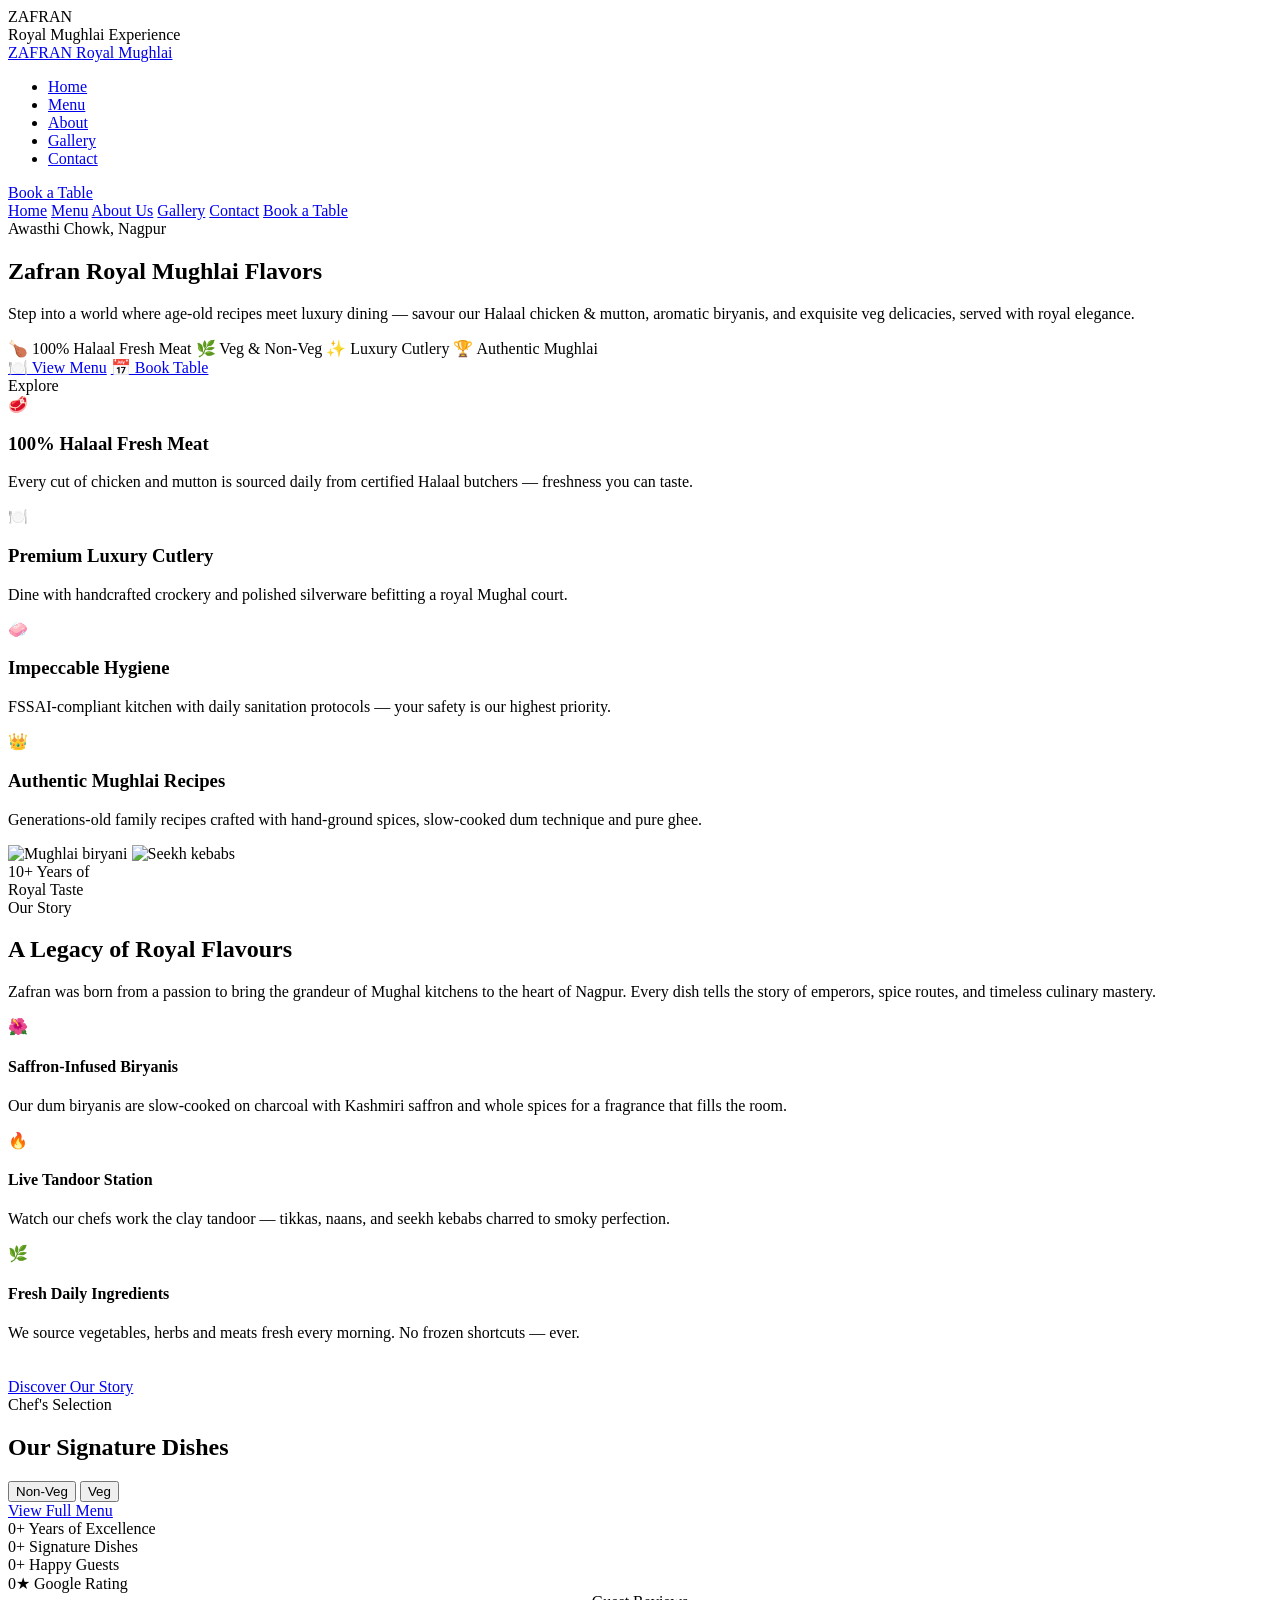
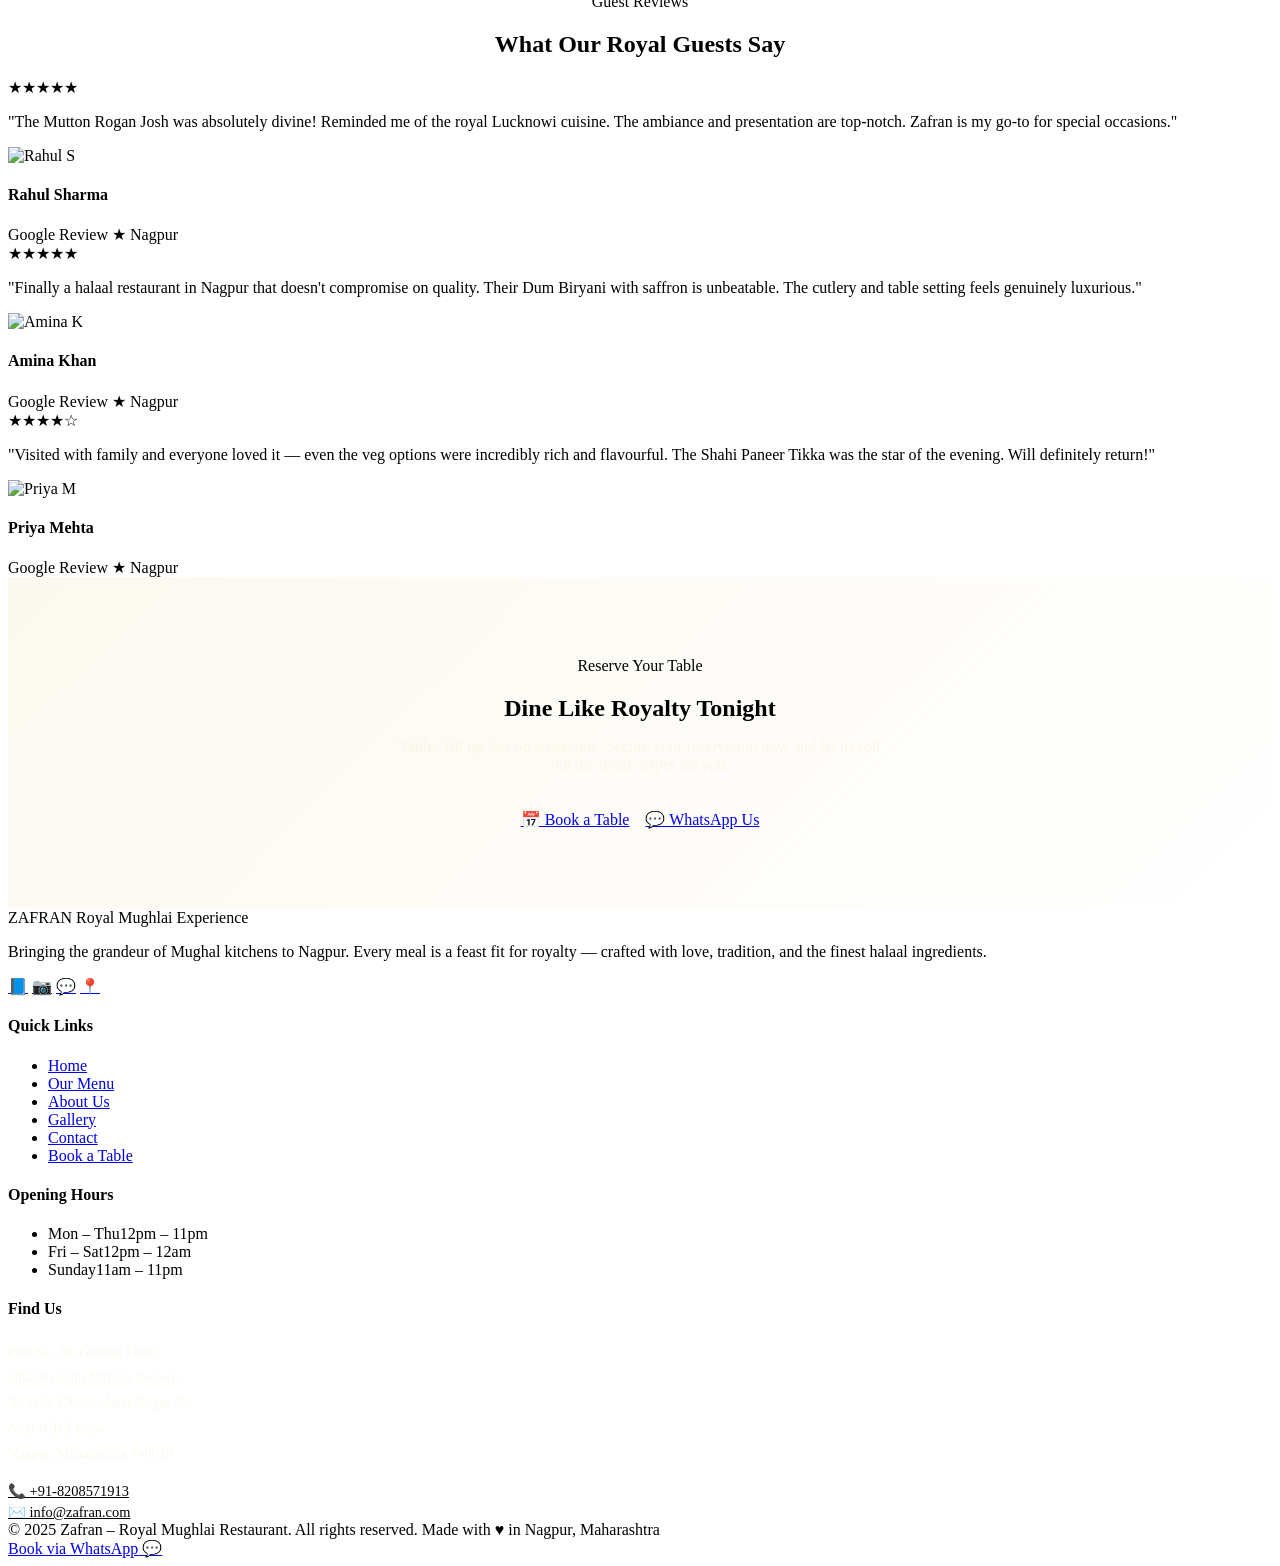
==== website/index.html @ e5772693 "Initial commit - restaurant website with CI/CD files" ====
<!DOCTYPE html>
<html lang="en">
<head>
  <meta charset="UTF-8">
  <meta name="viewport" content="width=device-width, initial-scale=1.0">
  <meta name="description" content="Zafran – Royal Mughlai Restaurant in Nagpur. 100% Halaal authentic Mughlai cuisine, fresh chicken & mutton, veg delicacies. Luxury dining experience at Awasthi Chowk, Jafar Nagar.">
  <meta name="keywords" content="Mughlai restaurant Nagpur, halaal restaurant Nagpur, biryani Nagpur, Zafran restaurant, Jafar Nagar restaurant">
  <meta property="og:title" content="Zafran – Royal Mughlai Restaurant, Nagpur">
  <meta property="og:description" content="Authentic Mughlai cuisine with 100% Halaal meat. Luxury dining in Nagpur.">
  <meta property="og:image" content="https://images.unsplash.com/photo-1631515243349-e0cb75fb8d3a?w=1200">
  <title>Zafran – Royal Mughlai Restaurant | Nagpur</title>
  <link rel="stylesheet" href="styles.css">
  <link rel="preconnect" href="https://fonts.googleapis.com">
  <style>
    /* page-specific tweaks */
    .dishes-panel { display: grid; grid-template-columns: repeat(3,1fr); gap: 28px; }
    .dishes-panel[data-panel="nonveg"] { display: none; }
    @media(max-width:768px) { .dishes-panel { grid-template-columns: 1fr; } }
  </style>
</head>
<body>

<!-- Loading Screen -->
<div id="loading-screen">
  <div class="loader-logo">ZAFRAN</div>
  <div class="loader-ornament"></div>
  <div class="loader-sub">Royal Mughlai Experience</div>
</div>

<!-- Navbar -->
<nav id="navbar">
  <div class="container nav-inner">
    <a href="index.html" class="nav-logo">
      <span class="logo-name">ZAFRAN</span>
      <span class="logo-tagline">Royal Mughlai</span>
    </a>
    <ul class="nav-links">
      <li><a href="index.html" class="active">Home</a></li>
      <li><a href="menu.html">Menu</a></li>
      <li><a href="about.html">About</a></li>
      <li><a href="gallery.html">Gallery</a></li>
      <li><a href="contact.html">Contact</a></li>
    </ul>
    <a href="contact.html#reservation" class="btn btn-primary nav-cta">Book a Table</a>
    <div class="hamburger" aria-label="Toggle menu">
      <span></span><span></span><span></span>
    </div>
  </div>
</nav>

<!-- Mobile Menu -->
<nav class="mobile-menu" aria-label="Mobile navigation">
  <a href="index.html">Home</a>
  <a href="menu.html">Menu</a>
  <a href="about.html">About Us</a>
  <a href="gallery.html">Gallery</a>
  <a href="contact.html">Contact</a>
  <a href="contact.html#reservation" class="btn btn-primary" style="margin-top:24px;">Book a Table</a>
</nav>
<div class="mobile-overlay"></div>

<!-- HERO -->
<section class="hero">
  <div class="hero-bg"></div>
  <div class="hero-overlay"></div>
  <div class="hero-pattern"></div>
  <div class="container">
    <div class="hero-content">
      <div class="hero-badge">
        <span class="dot"></span>
        Awasthi Chowk, Nagpur
        <span class="dot"></span>
      </div>
      <h1 class="hero-title">
        Zafran
        <span class="gold-text">Royal Mughlai Flavors</span>
      </h1>
      <p class="hero-subtitle">
        Step into a world where age-old recipes meet luxury dining — savour our Halaal chicken &amp; mutton, aromatic biryanis, and exquisite veg delicacies, served with royal elegance.
      </p>
      <div class="hero-tags">
        <span class="hero-tag">🍗 100% Halaal Fresh Meat</span>
        <span class="hero-tag">🌿 Veg &amp; Non-Veg</span>
        <span class="hero-tag">✨ Luxury Cutlery</span>
        <span class="hero-tag">🏆 Authentic Mughlai</span>
      </div>
      <div class="hero-btns">
        <a href="menu.html" class="btn btn-primary">🍽️ View Menu</a>
        <a href="contact.html#reservation" class="btn btn-outline">📅 Book Table</a>
      </div>
    </div>
  </div>
  <div class="hero-scroll">
    <span>Explore</span>
    <div class="scroll-line"></div>
  </div>
</section>

<!-- HIGHLIGHTS -->
<section class="highlights">
  <div class="container">
    <div class="highlights-grid stagger">
      <div class="highlight-card reveal">
        <div class="highlight-icon">🥩</div>
        <h3>100% Halaal Fresh Meat</h3>
        <p>Every cut of chicken and mutton is sourced daily from certified Halaal butchers — freshness you can taste.</p>
      </div>
      <div class="highlight-card reveal">
        <div class="highlight-icon">🍽️</div>
        <h3>Premium Luxury Cutlery</h3>
        <p>Dine with handcrafted crockery and polished silverware befitting a royal Mughal court.</p>
      </div>
      <div class="highlight-card reveal">
        <div class="highlight-icon">🧼</div>
        <h3>Impeccable Hygiene</h3>
        <p>FSSAI-compliant kitchen with daily sanitation protocols — your safety is our highest priority.</p>
      </div>
      <div class="highlight-card reveal">
        <div class="highlight-icon">👑</div>
        <h3>Authentic Mughlai Recipes</h3>
        <p>Generations-old family recipes crafted with hand-ground spices, slow-cooked dum technique and pure ghee.</p>
      </div>
    </div>
  </div>
</section>

<!-- SIGNATURE / STORY -->
<section class="signature section-pad">
  <div class="container">
    <div class="signature-grid">
      <div class="signature-images reveal-left">
        <img class="sig-img-main" src="https://images.unsplash.com/photo-1563379091339-03b21ab4a4f8?w=700&q=80" alt="Mughlai biryani" loading="lazy">
        <img class="sig-img-accent" src="https://images.unsplash.com/photo-1555939594-58d7cb561ad1?w=400&q=80" alt="Seekh kebabs" loading="lazy">
        <div class="sig-badge">
          <span class="years">10+</span>
          <span class="yrs-text">Years of<br>Royal Taste</span>
        </div>
      </div>
      <div class="signature-content reveal-right">
        <span class="section-label">Our Story</span>
        <h2 class="section-title">A Legacy of <span>Royal Flavours</span></h2>
        <div class="divider-ornament"><div class="diamond"></div></div>
        <p class="section-subtitle">
          Zafran was born from a passion to bring the grandeur of Mughal kitchens to the heart of Nagpur. Every dish tells the story of emperors, spice routes, and timeless culinary mastery.
        </p>
        <div class="sig-features">
          <div class="sig-feature">
            <div class="sig-feature-icon">🌺</div>
            <div class="sig-feature-text">
              <h4>Saffron-Infused Biryanis</h4>
              <p>Our dum biryanis are slow-cooked on charcoal with Kashmiri saffron and whole spices for a fragrance that fills the room.</p>
            </div>
          </div>
          <div class="sig-feature">
            <div class="sig-feature-icon">🔥</div>
            <div class="sig-feature-text">
              <h4>Live Tandoor Station</h4>
              <p>Watch our chefs work the clay tandoor — tikkas, naans, and seekh kebabs charred to smoky perfection.</p>
            </div>
          </div>
          <div class="sig-feature">
            <div class="sig-feature-icon">🌿</div>
            <div class="sig-feature-text">
              <h4>Fresh Daily Ingredients</h4>
              <p>We source vegetables, herbs and meats fresh every morning. No frozen shortcuts — ever.</p>
            </div>
          </div>
        </div>
        <div style="margin-top:36px;">
          <a href="about.html" class="btn btn-maroon">Discover Our Story</a>
        </div>
      </div>
    </div>
  </div>
</section>

<!-- FEATURED MENU -->
<section class="featured-menu">
  <div class="container">
    <span class="section-label">Chef's Selection</span>
    <h2 class="section-title" style="color:var(--cream)">Our <span>Signature Dishes</span></h2>

    <div class="menu-tabs" role="tablist">
      <button class="menu-tab active" data-tab="nonveg" role="tab">Non-Veg</button>
      <button class="menu-tab" data-tab="veg" role="tab">Veg</button>
    </div>

    <!-- Non-Veg Panel -->
    <div class="dishes-panel" data-panel="nonveg">
      <div class="dish-card reveal">
        <div class="dish-img">
          <img src="https://images.unsplash.com/photo-1599487488170-d11ec9c172f0?w=500&q=80" alt="Chicken Biryani" loading="lazy">
          <span class="dish-badge badge-bestseller">Best Seller</span>
        </div>
        <div class="dish-info">
          <h3>Zafran Dum Biryani</h3>
          <p>Slow-cooked saffron-infused rice layered with tender chicken, whole spices &amp; caramelised onions.</p>
          <div class="dish-footer">
            <span class="dish-price">₹380</span>
            <a href="menu.html" class="dish-order">Order Now →</a>
          </div>
        </div>
      </div>
      <div class="dish-card reveal">
        <div class="dish-img">
          <img src="https://images.unsplash.com/photo-1590166216564-10bcd8bfe3f5?w=500&q=80" alt="Chicken Tikka" loading="lazy">
          <span class="dish-badge badge-nonveg">Non-Veg</span>
        </div>
        <div class="dish-info">
          <h3>Royal Chicken Tikka</h3>
          <p>Juicy boneless chicken marinated overnight in yogurt &amp; 14 spices, charred in a live clay tandoor.</p>
          <div class="dish-footer">
            <span class="dish-price">₹420</span>
            <a href="menu.html" class="dish-order">Order Now →</a>
          </div>
        </div>
      </div>
      <div class="dish-card reveal">
        <div class="dish-img">
          <img src="https://images.unsplash.com/photo-1545247181-516773cae754?w=500&q=80" alt="Mutton Rogan Josh" loading="lazy">
          <span class="dish-badge badge-nonveg">Non-Veg</span>
        </div>
        <div class="dish-info">
          <h3>Mutton Rogan Josh</h3>
          <p>Slow-braised Kashmiri mutton curry with Ratanjot, cardamom &amp; fennel — a symphony of warmth.</p>
          <div class="dish-footer">
            <span class="dish-price">₹480</span>
            <a href="menu.html" class="dish-order">Order Now →</a>
          </div>
        </div>
      </div>
    </div>

    <!-- Veg Panel -->
    <div class="dishes-panel" data-panel="veg" style="display:none">
      <div class="dish-card reveal">
        <div class="dish-img">
          <img src="https://images.unsplash.com/photo-1565557623262-b51c2513a641?w=500&q=80" alt="Paneer Tikka" loading="lazy">
          <span class="dish-badge badge-bestseller">Best Seller</span>
        </div>
        <div class="dish-info">
          <h3>Shahi Paneer Tikka</h3>
          <p>Velvety cottage cheese cubes marinated in saffron cream &amp; spices, cooked to golden perfection.</p>
          <div class="dish-footer">
            <span class="dish-price">₹350</span>
            <a href="menu.html" class="dish-order">Order Now →</a>
          </div>
        </div>
      </div>
      <div class="dish-card reveal">
        <div class="dish-img">
          <img src="https://images.unsplash.com/photo-1546833999-b9f581a1996d?w=500&q=80" alt="Dal Makhani" loading="lazy">
          <span class="dish-badge badge-veg">Veg</span>
        </div>
        <div class="dish-info">
          <h3>Dal Makhani</h3>
          <p>Slow-simmered black lentils &amp; kidney beans in tomato cream gravy, finished with white butter.</p>
          <div class="dish-footer">
            <span class="dish-price">₹280</span>
            <a href="menu.html" class="dish-order">Order Now →</a>
          </div>
        </div>
      </div>
      <div class="dish-card reveal">
        <div class="dish-img">
          <img src="https://images.unsplash.com/photo-1589301760014-d929f3979dbc?w=500&q=80" alt="Veg Biryani" loading="lazy">
          <span class="dish-badge badge-veg">Veg</span>
        </div>
        <div class="dish-info">
          <h3>Royal Veg Dum Biryani</h3>
          <p>Fragrant basmati rice layered with seasonal vegetables, fried onions &amp; Kashmiri saffron.</p>
          <div class="dish-footer">
            <span class="dish-price">₹320</span>
            <a href="menu.html" class="dish-order">Order Now →</a>
          </div>
        </div>
      </div>
    </div>

    <div class="view-full-menu reveal">
      <a href="menu.html" class="btn btn-outline">View Full Menu</a>
    </div>
  </div>
</section>

<!-- STATS -->
<section class="stats">
  <div class="container">
    <div class="stats-grid">
      <div class="stat-item">
        <span class="stat-number" data-target="10" data-suffix="+">0+</span>
        <span class="stat-label">Years of Excellence</span>
      </div>
      <div class="stat-item">
        <span class="stat-number" data-target="80" data-suffix="+">0+</span>
        <span class="stat-label">Signature Dishes</span>
      </div>
      <div class="stat-item">
        <span class="stat-number" data-target="50000" data-suffix="+">0+</span>
        <span class="stat-label">Happy Guests</span>
      </div>
      <div class="stat-item">
        <span class="stat-number" data-target="4" data-suffix=".8★">0★</span>
        <span class="stat-label">Google Rating</span>
      </div>
    </div>
  </div>
</section>

<!-- TESTIMONIALS -->
<section class="testimonials section-pad">
  <div class="container">
    <div style="text-align:center;">
      <span class="section-label">Guest Reviews</span>
      <h2 class="section-title">What Our <span>Royal Guests</span> Say</h2>
    </div>
    <div class="testimonials-grid stagger">
      <div class="testimonial-card reveal">
        <div class="testimonial-stars">★★★★★</div>
        <p class="testimonial-text">"The Mutton Rogan Josh was absolutely divine! Reminded me of the royal Lucknowi cuisine. The ambiance and presentation are top-notch. Zafran is my go-to for special occasions."</p>
        <div class="testimonial-author">
          <img class="author-avatar" src="https://i.pravatar.cc/100?img=12" alt="Rahul S" loading="lazy">
          <div class="author-info">
            <h4>Rahul Sharma</h4>
            <span>Google Review ★ Nagpur</span>
          </div>
        </div>
      </div>
      <div class="testimonial-card reveal">
        <div class="testimonial-stars">★★★★★</div>
        <p class="testimonial-text">"Finally a halaal restaurant in Nagpur that doesn't compromise on quality. Their Dum Biryani with saffron is unbeatable. The cutlery and table setting feels genuinely luxurious."</p>
        <div class="testimonial-author">
          <img class="author-avatar" src="https://i.pravatar.cc/100?img=47" alt="Amina K" loading="lazy">
          <div class="author-info">
            <h4>Amina Khan</h4>
            <span>Google Review ★ Nagpur</span>
          </div>
        </div>
      </div>
      <div class="testimonial-card reveal">
        <div class="testimonial-stars">★★★★☆</div>
        <p class="testimonial-text">"Visited with family and everyone loved it — even the veg options were incredibly rich and flavourful. The Shahi Paneer Tikka was the star of the evening. Will definitely return!"</p>
        <div class="testimonial-author">
          <img class="author-avatar" src="https://i.pravatar.cc/100?img=31" alt="Priya M" loading="lazy">
          <div class="author-info">
            <h4>Priya Mehta</h4>
            <span>Google Review ★ Nagpur</span>
          </div>
        </div>
      </div>
    </div>
  </div>
</section>

<!-- CTA BANNER -->
<section style="background:var(--maroon-dark);padding:80px 0;position:relative;overflow:hidden;">
  <div style="position:absolute;inset:0;background:linear-gradient(135deg,rgba(212,175,55,.08),transparent);"></div>
  <div class="container" style="text-align:center;position:relative;">
    <span class="section-label">Reserve Your Table</span>
    <h2 class="section-title" style="color:var(--cream);margin-bottom:16px;">Dine Like <span>Royalty</span> Tonight</h2>
    <p style="color:rgba(245,245,220,.6);max-width:500px;margin:0 auto 36px;font-family:var(--ff-body);">Tables fill up fast on weekends. Secure your reservation now and let us roll out the royal carpet for you.</p>
    <div style="display:flex;gap:16px;justify-content:center;flex-wrap:wrap;">
      <a href="contact.html#reservation" class="btn btn-primary">📅 Book a Table</a>
      <a href="https://wa.me/918208571913?text=I'd like to reserve a table at Zafran" target="_blank" class="btn btn-outline">💬 WhatsApp Us</a>
    </div>
  </div>
</section>

<!-- FOOTER -->
<footer>
  <div class="container">
    <div class="footer-grid">
      <div class="footer-brand">
        <span class="logo-name">ZAFRAN</span>
        <span class="logo-tagline">Royal Mughlai Experience</span>
        <p>Bringing the grandeur of Mughal kitchens to Nagpur. Every meal is a feast fit for royalty — crafted with love, tradition, and the finest halaal ingredients.</p>
        <div class="social-links">
          <a href="#" class="social-link" aria-label="Facebook">📘</a>
          <a href="#" class="social-link" aria-label="Instagram">📷</a>
          <a href="https://wa.me/918208571913" class="social-link" aria-label="WhatsApp">💬</a>
          <a href="#" class="social-link" aria-label="Google Maps">📍</a>
        </div>
      </div>
      <div>
        <h4 class="footer-heading">Quick Links</h4>
        <ul class="footer-links">
          <li><a href="index.html">Home</a></li>
          <li><a href="menu.html">Our Menu</a></li>
          <li><a href="about.html">About Us</a></li>
          <li><a href="gallery.html">Gallery</a></li>
          <li><a href="contact.html">Contact</a></li>
          <li><a href="contact.html#reservation">Book a Table</a></li>
        </ul>
      </div>
      <div>
        <h4 class="footer-heading">Opening Hours</h4>
        <ul class="footer-hours">
          <li><span class="day">Mon – Thu</span><span class="time">12pm – 11pm</span></li>
          <li><span class="day">Fri – Sat</span><span class="time">12pm – 12am</span></li>
          <li><span class="day">Sunday</span><span class="time">11am – 11pm</span></li>
        </ul>
      </div>
      <div>
        <h4 class="footer-heading">Find Us</h4>
        <p style="font-size:.88rem;line-height:1.8;color:rgba(245,245,220,.5);margin-bottom:16px;">
          Plot No. 30, Ground Floor,<br>
          Utkarsh Gruh Nirman Society,<br>
          Awasthi Chowk, Jafar Nagar Rd,<br>
          Near ICICI Bank,<br>
          Nagpur, Maharashtra 440013
        </p>
        <a href="tel:+918208571913" style="color:var(--gold-light);font-size:.9rem;">📞 +91-8208571913</a><br>
        <a href="mailto:info@zafran.com" style="color:var(--gold-light);font-size:.9rem;margin-top:4px;display:block;">✉️ info@zafran.com</a>
      </div>
    </div>
    <div class="footer-bottom">
      <span>© 2025 Zafran – Royal Mughlai Restaurant. All rights reserved.</span>
      <span>Made with ♥ in Nagpur, Maharashtra</span>
    </div>
  </div>
</footer>

<!-- WhatsApp Float -->
<a href="https://wa.me/918208571913?text=Hello%20Zafran!%20I'd%20like%20to%20make%20a%20reservation." target="_blank" class="whatsapp-float" aria-label="WhatsApp">
  <span class="tooltip">Book via WhatsApp</span>
  💬
</a>

<script type="module" src="script.js"></script>
</body>
</html>
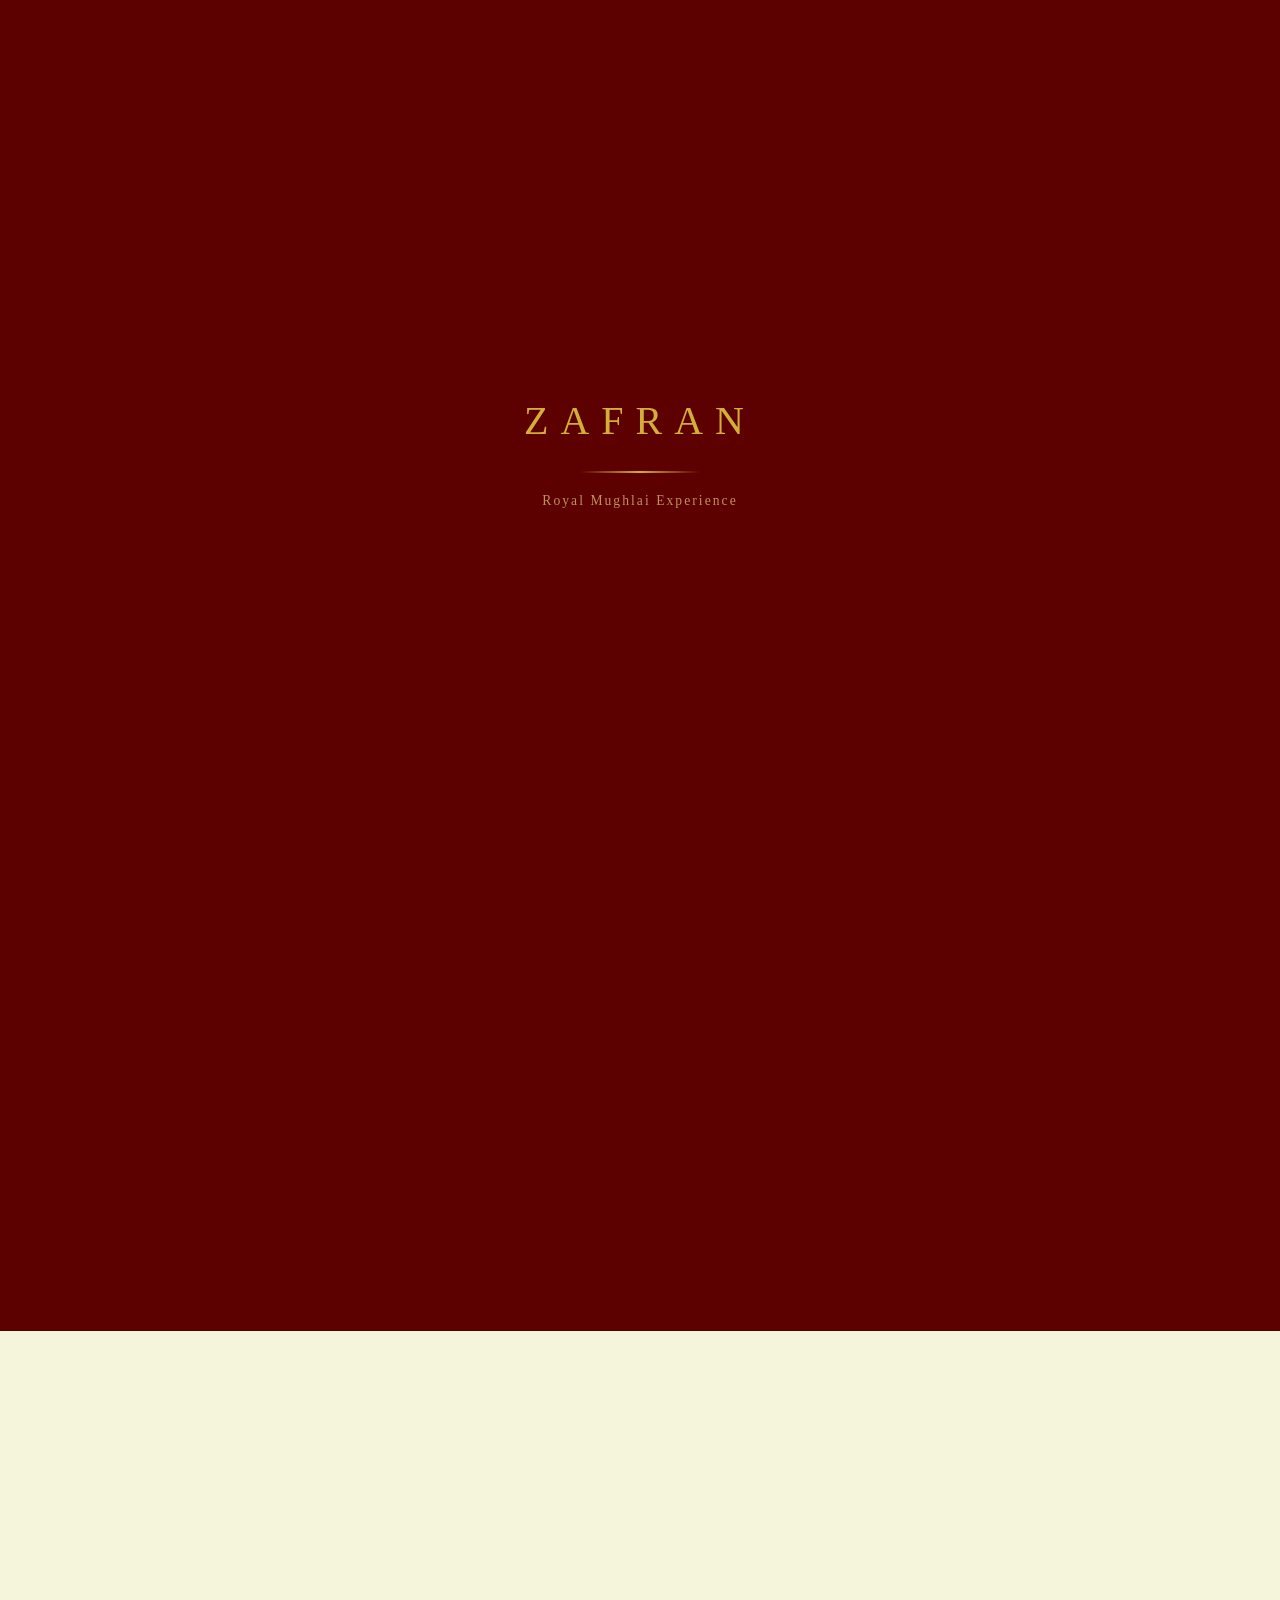
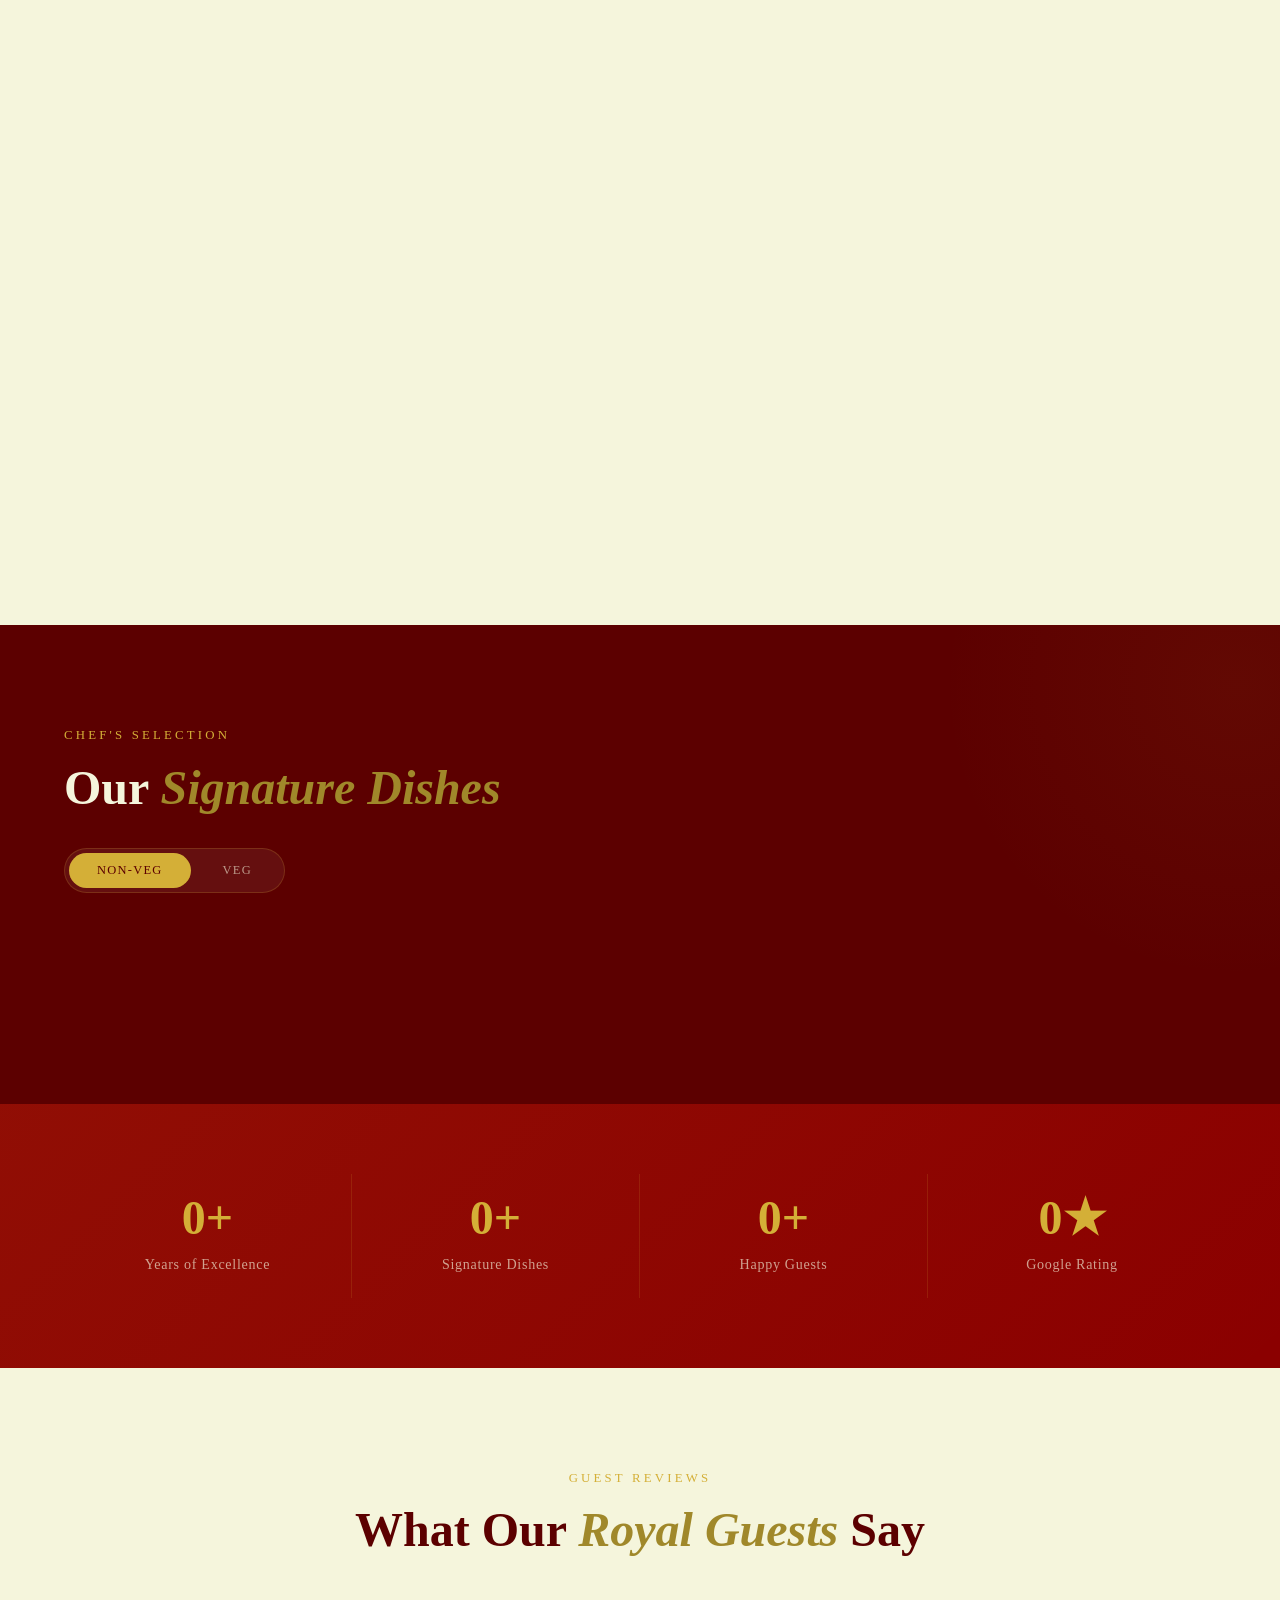
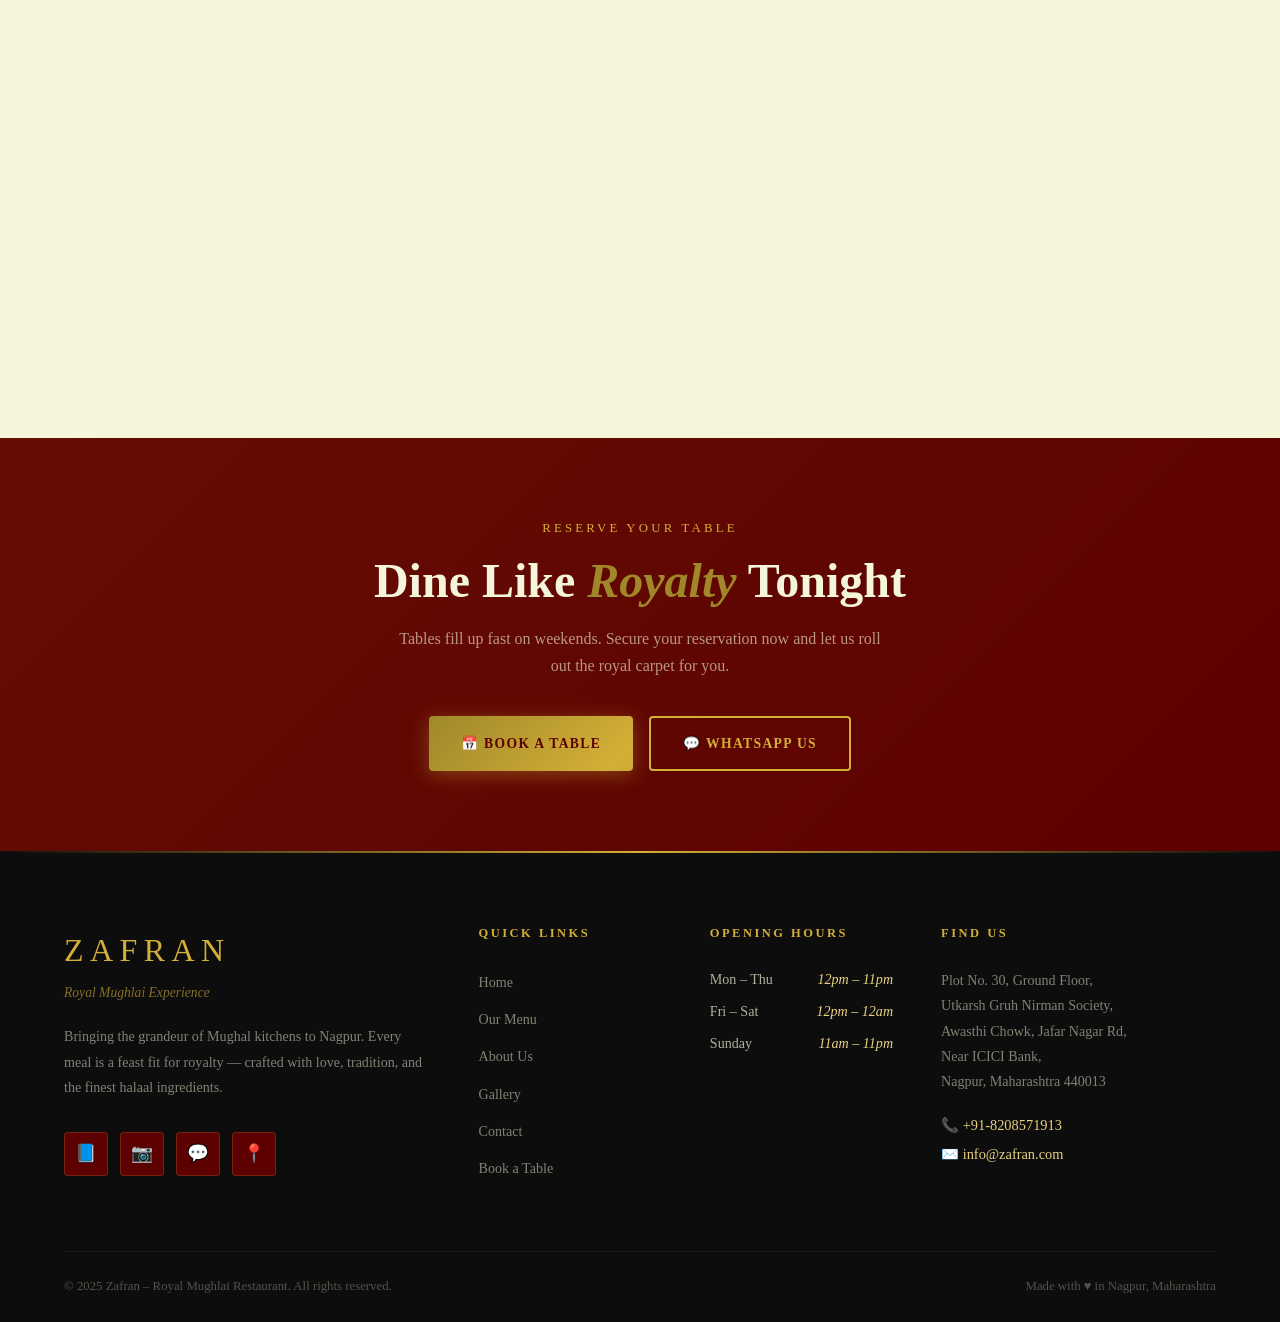
==== commit 6a56764d: "Updated website content" ====
--- a/website/index.html
+++ b/website/index.html
@@ -9,7 +9,7 @@
   <meta property="og:description" content="Authentic Mughlai cuisine with 100% Halaal meat. Luxury dining in Nagpur.">
   <meta property="og:image" content="https://images.unsplash.com/photo-1631515243349-e0cb75fb8d3a?w=1200">
   <title>Zafran – Royal Mughlai Restaurant | Nagpur</title>
-  <link rel="stylesheet" href="styles.css">
+  <link rel="stylesheet" href="css/styles.css">
   <link rel="preconnect" href="https://fonts.googleapis.com">
   <style>
     /* page-specific tweaks */
--- a/website/css/styles.css
+++ b/website/css/styles.css
@@ -0,0 +1,1718 @@
+/* ===================================
+   ZAFRAN - Royal Mughlai Restaurant
+   styles.css
+=================================== */
+
+@import url('https://fonts.googleapis.com/css2?family=Playfair+Display:ital,wght@0,400;0,600;0,700;0,900;1,400;1,600&family=Lora:ital,wght@0,400;0,500;0,600;1,400;1,500&family=Cinzel:wght@400;600;700&display=swap');
+
+/* ---- CSS Variables ---- */
+:root {
+  --maroon:       #8B0000;
+  --maroon-dark:  #5C0000;
+  --maroon-light: #B22222;
+  --gold:         #D4AF37;
+  --gold-light:   #E8D080;
+  --gold-dark:    #A0882A;
+  --cream:        #F5F5DC;
+  --cream-dark:   #EDE8C8;
+  --green:        #1A3A2A;
+  --green-light:  #2D5A3F;
+  --white:        #FFFFFF;
+  --black:        #0D0D0D;
+  --text-dark:    #1A1208;
+  --text-mid:     #4A3728;
+  --text-light:   #8A7060;
+
+  --ff-heading: 'Playfair Display', Georgia, serif;
+  --ff-cinzel:  'Cinzel', serif;
+  --ff-body:    'Lora', Georgia, serif;
+
+  --shadow-sm:  0 2px 8px rgba(139,0,0,.12);
+  --shadow-md:  0 6px 24px rgba(139,0,0,.18);
+  --shadow-lg:  0 16px 48px rgba(139,0,0,.24);
+  --shadow-gold: 0 4px 20px rgba(212,175,55,.35);
+
+  --transition: .35s cubic-bezier(.4,0,.2,1);
+  --radius:     4px;
+  --radius-lg:  12px;
+}
+
+/* ---- Reset & Base ---- */
+*, *::before, *::after { box-sizing: border-box; margin: 0; padding: 0; }
+
+html { scroll-behavior: smooth; font-size: 16px; }
+
+body {
+  font-family: var(--ff-body);
+  color: var(--text-dark);
+  background: var(--cream);
+  line-height: 1.7;
+  overflow-x: hidden;
+}
+
+img { max-width: 100%; display: block; }
+a  { text-decoration: none; color: inherit; }
+ul { list-style: none; }
+
+/* ---- Scrollbar ---- */
+::-webkit-scrollbar { width: 8px; }
+::-webkit-scrollbar-track { background: var(--maroon-dark); }
+::-webkit-scrollbar-thumb { background: var(--gold); border-radius: 4px; }
+
+/* =============================================
+   UTILITY CLASSES
+============================================= */
+.container { max-width: 1200px; margin: 0 auto; padding: 0 24px; }
+.section-pad { padding: 96px 0; }
+
+.section-label {
+  font-family: var(--ff-cinzel);
+  font-size: .8rem;
+  letter-spacing: .25em;
+  text-transform: uppercase;
+  color: var(--gold);
+  display: block;
+  margin-bottom: 12px;
+}
+
+.section-title {
+  font-family: var(--ff-heading);
+  font-size: clamp(2rem, 4vw, 3rem);
+  font-weight: 700;
+  line-height: 1.2;
+  color: var(--maroon-dark);
+}
+
+.section-title span { color: var(--gold-dark); font-style: italic; }
+
+.section-subtitle {
+  font-family: var(--ff-body);
+  font-size: 1.05rem;
+  color: var(--text-mid);
+  margin-top: 12px;
+  max-width: 560px;
+}
+
+.divider-ornament {
+  display: flex;
+  align-items: center;
+  gap: 16px;
+  margin: 20px 0 40px;
+}
+.divider-ornament::before,
+.divider-ornament::after {
+  content: '';
+  flex: 1;
+  height: 1px;
+  background: linear-gradient(90deg, transparent, var(--gold), transparent);
+}
+.divider-ornament .diamond {
+  width: 10px; height: 10px;
+  background: var(--gold);
+  transform: rotate(45deg);
+  flex-shrink: 0;
+}
+
+/* ---- Buttons ---- */
+.btn {
+  display: inline-flex;
+  align-items: center;
+  gap: 8px;
+  padding: 14px 32px;
+  border-radius: var(--radius);
+  font-family: var(--ff-cinzel);
+  font-size: .85rem;
+  font-weight: 600;
+  letter-spacing: .1em;
+  cursor: pointer;
+  border: none;
+  transition: var(--transition);
+  text-transform: uppercase;
+  position: relative;
+  overflow: hidden;
+}
+.btn::after {
+  content: '';
+  position: absolute;
+  inset: 0;
+  background: rgba(255,255,255,.1);
+  opacity: 0;
+  transition: var(--transition);
+}
+.btn:hover::after { opacity: 1; }
+
+.btn-primary {
+  background: linear-gradient(135deg, var(--gold-dark), var(--gold), var(--gold-dark));
+  color: var(--maroon-dark);
+  box-shadow: var(--shadow-gold);
+  background-size: 200% auto;
+  transition: background-position .4s, transform .2s, box-shadow .2s;
+}
+.btn-primary:hover {
+  background-position: right center;
+  transform: translateY(-2px);
+  box-shadow: 0 8px 30px rgba(212,175,55,.5);
+}
+
+.btn-outline {
+  background: transparent;
+  border: 2px solid var(--gold);
+  color: var(--gold);
+}
+.btn-outline:hover {
+  background: var(--gold);
+  color: var(--maroon-dark);
+  transform: translateY(-2px);
+}
+
+.btn-maroon {
+  background: var(--maroon);
+  color: var(--gold);
+  border: 1px solid var(--gold-dark);
+}
+.btn-maroon:hover {
+  background: var(--maroon-dark);
+  transform: translateY(-2px);
+  box-shadow: var(--shadow-md);
+}
+
+/* =============================================
+   LOADING SCREEN
+============================================= */
+#loading-screen {
+  position: fixed; inset: 0;
+  background: var(--maroon-dark);
+  z-index: 9999;
+  display: flex;
+  flex-direction: column;
+  align-items: center;
+  justify-content: center;
+  transition: opacity .6s ease, visibility .6s ease;
+}
+#loading-screen.hidden { opacity: 0; visibility: hidden; }
+
+.loader-logo {
+  font-family: var(--ff-cinzel);
+  font-size: 2.5rem;
+  color: var(--gold);
+  letter-spacing: .3em;
+  animation: pulseGold 1.5s ease-in-out infinite;
+}
+.loader-ornament {
+  width: 120px; height: 2px;
+  background: linear-gradient(90deg, transparent, var(--gold), transparent);
+  margin: 16px 0;
+  animation: expandWidth 1.5s ease-in-out infinite;
+}
+.loader-sub {
+  font-family: var(--ff-body);
+  color: var(--gold-light);
+  font-size: .85rem;
+  letter-spacing: .15em;
+  opacity: .7;
+}
+
+@keyframes pulseGold {
+  0%,100% { opacity: 1; text-shadow: 0 0 20px rgba(212,175,55,.4); }
+  50% { opacity: .7; text-shadow: 0 0 40px rgba(212,175,55,.8); }
+}
+@keyframes expandWidth {
+  0%,100% { width: 60px; opacity: .5; }
+  50% { width: 150px; opacity: 1; }
+}
+
+/* =============================================
+   NAVIGATION
+============================================= */
+#navbar {
+  position: fixed;
+  top: 0; left: 0; right: 0;
+  z-index: 1000;
+  padding: 20px 0;
+  transition: var(--transition);
+}
+#navbar.scrolled {
+  background: rgba(92,0,0,.96);
+  backdrop-filter: blur(12px);
+  padding: 12px 0;
+  box-shadow: 0 4px 30px rgba(0,0,0,.3);
+}
+
+.nav-inner {
+  display: flex;
+  align-items: center;
+  justify-content: space-between;
+}
+
+.nav-logo {
+  display: flex;
+  flex-direction: column;
+  line-height: 1;
+}
+.nav-logo .logo-name {
+  font-family: var(--ff-cinzel);
+  font-size: 1.8rem;
+  font-weight: 700;
+  color: var(--gold);
+  letter-spacing: .15em;
+}
+.nav-logo .logo-tagline {
+  font-family: var(--ff-body);
+  font-size: .65rem;
+  color: var(--gold-light);
+  letter-spacing: .25em;
+  text-transform: uppercase;
+  opacity: .8;
+}
+
+.nav-links {
+  display: flex;
+  align-items: center;
+  gap: 36px;
+}
+.nav-links a {
+  font-family: var(--ff-cinzel);
+  font-size: .8rem;
+  letter-spacing: .12em;
+  text-transform: uppercase;
+  color: var(--cream);
+  transition: color var(--transition);
+  position: relative;
+  padding-bottom: 4px;
+}
+.nav-links a::after {
+  content: '';
+  position: absolute;
+  bottom: 0; left: 0;
+  width: 0; height: 1px;
+  background: var(--gold);
+  transition: width var(--transition);
+}
+.nav-links a:hover, .nav-links a.active { color: var(--gold); }
+.nav-links a:hover::after, .nav-links a.active::after { width: 100%; }
+
+.nav-cta { margin-left: 16px; }
+
+.hamburger {
+  display: none;
+  flex-direction: column;
+  gap: 5px;
+  cursor: pointer;
+  padding: 4px;
+}
+.hamburger span {
+  display: block;
+  width: 26px; height: 2px;
+  background: var(--gold);
+  transition: var(--transition);
+}
+.hamburger.open span:nth-child(1) { transform: translateY(7px) rotate(45deg); }
+.hamburger.open span:nth-child(2) { opacity: 0; }
+.hamburger.open span:nth-child(3) { transform: translateY(-7px) rotate(-45deg); }
+
+.mobile-menu {
+  display: none;
+  position: fixed;
+  top: 0; right: -100%;
+  width: min(320px, 85vw);
+  height: 100vh;
+  background: var(--maroon-dark);
+  z-index: 999;
+  padding: 100px 40px 40px;
+  transition: right .4s cubic-bezier(.4,0,.2,1);
+  border-left: 1px solid rgba(212,175,55,.2);
+}
+.mobile-menu.open { right: 0; }
+.mobile-menu a {
+  display: block;
+  font-family: var(--ff-cinzel);
+  font-size: 1rem;
+  letter-spacing: .15em;
+  color: var(--cream);
+  padding: 16px 0;
+  border-bottom: 1px solid rgba(212,175,55,.1);
+  transition: color var(--transition);
+}
+.mobile-menu a:hover { color: var(--gold); }
+.mobile-overlay {
+  display: none;
+  position: fixed; inset: 0;
+  background: rgba(0,0,0,.6);
+  z-index: 998;
+}
+
+/* =============================================
+   HERO SECTION
+============================================= */
+.hero {
+  position: relative;
+  min-height: 100vh;
+  display: flex;
+  align-items: center;
+  overflow: hidden;
+}
+
+.hero-bg {
+  position: absolute; inset: 0;
+  background-image: url('https://images.unsplash.com/photo-1631515243349-e0cb75fb8d3a?w=1920&q=80');
+  background-size: cover;
+  background-position: center;
+  background-attachment: fixed;
+  transform: scale(1.05);
+  transition: transform 8s ease-out;
+}
+.hero-bg.loaded { transform: scale(1); }
+
+.hero-overlay {
+  position: absolute; inset: 0;
+  background: linear-gradient(
+    135deg,
+    rgba(92,0,0,.88) 0%,
+    rgba(92,0,0,.65) 40%,
+    rgba(26,58,42,.5) 100%
+  );
+}
+
+.hero-pattern {
+  position: absolute; inset: 0;
+  background-image: url("data:image/svg+xml,%3Csvg width='60' height='60' viewBox='0 0 60 60' xmlns='http://www.w3.org/2000/svg'%3E%3Cg fill='none' fill-rule='evenodd'%3E%3Cg fill='%23D4AF37' fill-opacity='0.04'%3E%3Cpath d='M30 0L60 30L30 60L0 30z'/%3E%3C/g%3E%3C/g%3E%3C/svg%3E");
+  pointer-events: none;
+}
+
+.hero-content {
+  position: relative;
+  z-index: 1;
+  padding: 120px 0 80px;
+  max-width: 700px;
+}
+
+.hero-badge {
+  display: inline-flex;
+  align-items: center;
+  gap: 10px;
+  background: rgba(212,175,55,.15);
+  border: 1px solid rgba(212,175,55,.4);
+  padding: 8px 20px;
+  border-radius: 100px;
+  font-family: var(--ff-cinzel);
+  font-size: .72rem;
+  letter-spacing: .2em;
+  color: var(--gold-light);
+  text-transform: uppercase;
+  margin-bottom: 28px;
+  backdrop-filter: blur(8px);
+  animation: fadeSlideUp .8s .2s both;
+}
+.hero-badge .dot {
+  width: 6px; height: 6px;
+  background: var(--gold);
+  border-radius: 50%;
+  animation: blink 1.5s ease-in-out infinite;
+}
+@keyframes blink { 0%,100% { opacity: 1; } 50% { opacity: .3; } }
+
+.hero-title {
+  font-family: var(--ff-heading);
+  font-size: clamp(3rem, 7vw, 5.5rem);
+  font-weight: 900;
+  line-height: 1.05;
+  color: var(--white);
+  margin-bottom: 20px;
+  animation: fadeSlideUp .8s .4s both;
+}
+.hero-title .gold-text {
+  color: var(--gold);
+  font-style: italic;
+  display: block;
+  text-shadow: 0 0 40px rgba(212,175,55,.4);
+}
+
+.hero-subtitle {
+  font-family: var(--ff-body);
+  font-size: 1.1rem;
+  color: rgba(245,245,220,.85);
+  margin-bottom: 40px;
+  line-height: 1.8;
+  animation: fadeSlideUp .8s .6s both;
+}
+
+.hero-tags {
+  display: flex;
+  flex-wrap: wrap;
+  gap: 10px;
+  margin-bottom: 40px;
+  animation: fadeSlideUp .8s .7s both;
+}
+.hero-tag {
+  background: rgba(212,175,55,.12);
+  border: 1px solid rgba(212,175,55,.3);
+  color: var(--gold-light);
+  padding: 6px 16px;
+  border-radius: 100px;
+  font-family: var(--ff-body);
+  font-size: .8rem;
+  font-style: italic;
+}
+
+.hero-btns {
+  display: flex;
+  gap: 16px;
+  flex-wrap: wrap;
+  animation: fadeSlideUp .8s .8s both;
+}
+
+.hero-scroll {
+  position: absolute;
+  bottom: 36px; left: 50%;
+  transform: translateX(-50%);
+  z-index: 1;
+  display: flex;
+  flex-direction: column;
+  align-items: center;
+  gap: 8px;
+  animation: fadeIn 1s 1.5s both;
+}
+.hero-scroll span {
+  font-family: var(--ff-cinzel);
+  font-size: .65rem;
+  letter-spacing: .2em;
+  color: var(--gold-light);
+  text-transform: uppercase;
+}
+.scroll-line {
+  width: 1px; height: 48px;
+  background: linear-gradient(to bottom, var(--gold), transparent);
+  animation: scrollPulse 2s ease-in-out infinite;
+}
+@keyframes scrollPulse {
+  0%,100% { opacity: .4; transform: scaleY(1); }
+  50% { opacity: 1; transform: scaleY(1.2); }
+}
+
+@keyframes fadeSlideUp {
+  from { opacity: 0; transform: translateY(30px); }
+  to   { opacity: 1; transform: translateY(0); }
+}
+@keyframes fadeIn {
+  from { opacity: 0; }
+  to   { opacity: 1; }
+}
+
+/* =============================================
+   HIGHLIGHTS SECTION
+============================================= */
+.highlights {
+  background: var(--maroon-dark);
+  padding: 80px 0;
+  position: relative;
+  overflow: hidden;
+}
+.highlights::before {
+  content: '';
+  position: absolute; inset: 0;
+  background-image: url("data:image/svg+xml,%3Csvg width='40' height='40' viewBox='0 0 40 40' xmlns='http://www.w3.org/2000/svg'%3E%3Cg fill='%23D4AF37' fill-opacity='0.05'%3E%3Ccircle cx='20' cy='20' r='1'/%3E%3C/g%3E%3C/svg%3E");
+}
+
+.highlights-grid {
+  display: grid;
+  grid-template-columns: repeat(4, 1fr);
+  gap: 2px;
+  position: relative;
+}
+
+.highlight-card {
+  background: rgba(255,255,255,.03);
+  border: 1px solid rgba(212,175,55,.12);
+  padding: 40px 28px;
+  text-align: center;
+  transition: var(--transition);
+  position: relative;
+  overflow: hidden;
+}
+.highlight-card::before {
+  content: '';
+  position: absolute;
+  bottom: 0; left: 50%;
+  transform: translateX(-50%);
+  width: 0; height: 2px;
+  background: var(--gold);
+  transition: width .4s;
+}
+.highlight-card:hover {
+  background: rgba(212,175,55,.07);
+  transform: translateY(-4px);
+}
+.highlight-card:hover::before { width: 80%; }
+
+.highlight-icon {
+  width: 64px; height: 64px;
+  background: rgba(212,175,55,.1);
+  border: 1px solid rgba(212,175,55,.25);
+  border-radius: 50%;
+  display: flex;
+  align-items: center;
+  justify-content: center;
+  margin: 0 auto 20px;
+  font-size: 1.6rem;
+  transition: var(--transition);
+}
+.highlight-card:hover .highlight-icon {
+  background: rgba(212,175,55,.2);
+  transform: scale(1.1) rotate(5deg);
+}
+
+.highlight-card h3 {
+  font-family: var(--ff-heading);
+  font-size: 1.1rem;
+  color: var(--gold-light);
+  margin-bottom: 10px;
+}
+.highlight-card p {
+  font-family: var(--ff-body);
+  font-size: .85rem;
+  color: rgba(245,245,220,.55);
+  line-height: 1.6;
+}
+
+/* =============================================
+   SIGNATURE SECTION (Home)
+============================================= */
+.signature {
+  padding: 100px 0;
+  background: var(--cream);
+  position: relative;
+}
+
+.signature-grid {
+  display: grid;
+  grid-template-columns: 1fr 1fr;
+  gap: 80px;
+  align-items: center;
+}
+
+.signature-images {
+  position: relative;
+  height: 520px;
+}
+.sig-img-main {
+  position: absolute;
+  top: 0; left: 0;
+  width: 75%; height: 80%;
+  object-fit: cover;
+  border-radius: var(--radius-lg);
+  box-shadow: var(--shadow-lg);
+}
+.sig-img-accent {
+  position: absolute;
+  bottom: 0; right: 0;
+  width: 55%; height: 55%;
+  object-fit: cover;
+  border-radius: var(--radius-lg);
+  box-shadow: var(--shadow-md);
+  border: 6px solid var(--cream);
+}
+.sig-badge {
+  position: absolute;
+  top: 50%; left: 55%;
+  transform: translate(-50%, -50%);
+  background: var(--maroon-dark);
+  border: 2px solid var(--gold);
+  border-radius: 50%;
+  width: 90px; height: 90px;
+  display: flex;
+  flex-direction: column;
+  align-items: center;
+  justify-content: center;
+  z-index: 1;
+  box-shadow: var(--shadow-gold);
+}
+.sig-badge .years {
+  font-family: var(--ff-cinzel);
+  font-size: 1.4rem;
+  font-weight: 700;
+  color: var(--gold);
+  line-height: 1;
+}
+.sig-badge .yrs-text {
+  font-family: var(--ff-body);
+  font-size: .55rem;
+  color: var(--gold-light);
+  letter-spacing: .1em;
+  text-align: center;
+}
+
+.signature-content {}
+.signature-content .section-subtitle { max-width: 100%; }
+
+.sig-features {
+  margin-top: 36px;
+  display: flex;
+  flex-direction: column;
+  gap: 20px;
+}
+.sig-feature {
+  display: flex;
+  align-items: flex-start;
+  gap: 16px;
+}
+.sig-feature-icon {
+  width: 44px; height: 44px;
+  background: rgba(139,0,0,.06);
+  border: 1px solid rgba(139,0,0,.15);
+  border-radius: var(--radius);
+  display: flex;
+  align-items: center;
+  justify-content: center;
+  font-size: 1.1rem;
+  flex-shrink: 0;
+}
+.sig-feature-text h4 {
+  font-family: var(--ff-heading);
+  font-size: 1rem;
+  font-weight: 600;
+  color: var(--maroon-dark);
+  margin-bottom: 4px;
+}
+.sig-feature-text p {
+  font-size: .85rem;
+  color: var(--text-mid);
+  line-height: 1.6;
+}
+
+/* =============================================
+   FEATURED MENU (Home preview)
+============================================= */
+.featured-menu {
+  padding: 100px 0;
+  background: var(--maroon-dark);
+  position: relative;
+  overflow: hidden;
+}
+.featured-menu::after {
+  content: '';
+  position: absolute;
+  top: -50%; right: -20%;
+  width: 600px; height: 600px;
+  background: radial-gradient(circle, rgba(212,175,55,.05) 0%, transparent 70%);
+  pointer-events: none;
+}
+
+.featured-menu .section-title { color: var(--cream); }
+.featured-menu .section-label { color: var(--gold); }
+
+.menu-tabs {
+  display: flex;
+  gap: 4px;
+  background: rgba(255,255,255,.06);
+  border: 1px solid rgba(212,175,55,.2);
+  padding: 4px;
+  border-radius: 100px;
+  width: fit-content;
+  margin: 32px 0 48px;
+}
+.menu-tab {
+  padding: 10px 28px;
+  border-radius: 100px;
+  font-family: var(--ff-cinzel);
+  font-size: .78rem;
+  letter-spacing: .1em;
+  text-transform: uppercase;
+  color: rgba(245,245,220,.6);
+  cursor: pointer;
+  transition: var(--transition);
+  border: none;
+  background: transparent;
+}
+.menu-tab.active {
+  background: var(--gold);
+  color: var(--maroon-dark);
+}
+
+.dishes-grid {
+  display: grid;
+  grid-template-columns: repeat(3, 1fr);
+  gap: 28px;
+}
+
+.dish-card {
+  background: rgba(255,255,255,.04);
+  border: 1px solid rgba(212,175,55,.1);
+  border-radius: var(--radius-lg);
+  overflow: hidden;
+  transition: var(--transition);
+  position: relative;
+}
+.dish-card:hover {
+  transform: translateY(-6px);
+  border-color: rgba(212,175,55,.3);
+  box-shadow: 0 20px 50px rgba(0,0,0,.4);
+}
+
+.dish-img {
+  height: 220px;
+  overflow: hidden;
+  position: relative;
+}
+.dish-img img {
+  width: 100%; height: 100%;
+  object-fit: cover;
+  transition: transform .5s ease;
+}
+.dish-card:hover .dish-img img { transform: scale(1.08); }
+
+.dish-badge {
+  position: absolute;
+  top: 12px; right: 12px;
+  padding: 4px 12px;
+  border-radius: 100px;
+  font-family: var(--ff-cinzel);
+  font-size: .65rem;
+  letter-spacing: .1em;
+  text-transform: uppercase;
+  font-weight: 600;
+}
+.badge-veg  { background: #2D7A3A; color: #fff; }
+.badge-nonveg { background: var(--maroon); color: var(--gold-light); }
+.badge-bestseller { background: var(--gold-dark); color: var(--maroon-dark); }
+
+.dish-info {
+  padding: 24px;
+}
+.dish-info h3 {
+  font-family: var(--ff-heading);
+  font-size: 1.15rem;
+  color: var(--cream);
+  margin-bottom: 8px;
+}
+.dish-info p {
+  font-size: .82rem;
+  color: rgba(245,245,220,.5);
+  line-height: 1.6;
+  margin-bottom: 16px;
+}
+.dish-footer {
+  display: flex;
+  align-items: center;
+  justify-content: space-between;
+}
+.dish-price {
+  font-family: var(--ff-cinzel);
+  font-size: 1.1rem;
+  color: var(--gold);
+  font-weight: 600;
+}
+.dish-order {
+  font-family: var(--ff-cinzel);
+  font-size: .72rem;
+  letter-spacing: .1em;
+  color: rgba(212,175,55,.7);
+  text-transform: uppercase;
+  cursor: pointer;
+  transition: color var(--transition);
+}
+.dish-order:hover { color: var(--gold); }
+
+.view-full-menu {
+  text-align: center;
+  margin-top: 56px;
+}
+
+/* =============================================
+   TESTIMONIALS
+============================================= */
+.testimonials {
+  padding: 100px 0;
+  background: var(--cream);
+  position: relative;
+}
+
+.testimonials-grid {
+  display: grid;
+  grid-template-columns: repeat(3, 1fr);
+  gap: 28px;
+  margin-top: 48px;
+}
+
+.testimonial-card {
+  background: var(--white);
+  border: 1px solid rgba(139,0,0,.08);
+  border-radius: var(--radius-lg);
+  padding: 36px;
+  position: relative;
+  transition: var(--transition);
+  box-shadow: var(--shadow-sm);
+}
+.testimonial-card:hover {
+  box-shadow: var(--shadow-md);
+  transform: translateY(-4px);
+}
+.testimonial-card::before {
+  content: '"';
+  font-family: var(--ff-heading);
+  font-size: 6rem;
+  color: rgba(139,0,0,.06);
+  position: absolute;
+  top: -10px; left: 20px;
+  line-height: 1;
+}
+
+.testimonial-stars {
+  display: flex;
+  gap: 4px;
+  color: var(--gold);
+  font-size: 1rem;
+  margin-bottom: 16px;
+}
+.testimonial-text {
+  font-family: var(--ff-body);
+  font-style: italic;
+  font-size: .95rem;
+  color: var(--text-mid);
+  line-height: 1.8;
+  margin-bottom: 24px;
+}
+.testimonial-author {
+  display: flex;
+  align-items: center;
+  gap: 12px;
+}
+.author-avatar {
+  width: 44px; height: 44px;
+  border-radius: 50%;
+  object-fit: cover;
+  border: 2px solid var(--gold-light);
+}
+.author-info h4 {
+  font-family: var(--ff-heading);
+  font-size: .95rem;
+  color: var(--maroon-dark);
+  font-weight: 600;
+}
+.author-info span {
+  font-size: .78rem;
+  color: var(--text-light);
+}
+
+/* =============================================
+   STATS COUNTER
+============================================= */
+.stats {
+  background: var(--maroon);
+  padding: 70px 0;
+  position: relative;
+  overflow: hidden;
+}
+.stats::before {
+  content: '';
+  position: absolute; inset: 0;
+  background: linear-gradient(135deg, rgba(212,175,55,.08), transparent);
+}
+
+.stats-grid {
+  display: grid;
+  grid-template-columns: repeat(4, 1fr);
+  gap: 0;
+  position: relative;
+}
+.stat-item {
+  text-align: center;
+  padding: 20px;
+  border-right: 1px solid rgba(212,175,55,.15);
+}
+.stat-item:last-child { border-right: none; }
+
+.stat-number {
+  font-family: var(--ff-cinzel);
+  font-size: 3rem;
+  font-weight: 700;
+  color: var(--gold);
+  line-height: 1;
+  display: block;
+  margin-bottom: 8px;
+}
+.stat-label {
+  font-family: var(--ff-body);
+  font-size: .88rem;
+  color: rgba(245,245,220,.65);
+  letter-spacing: .05em;
+}
+
+/* =============================================
+   PAGE HERO (inner pages)
+============================================= */
+.page-hero {
+  position: relative;
+  height: 380px;
+  display: flex;
+  align-items: center;
+  overflow: hidden;
+  margin-top: 0;
+}
+.page-hero-bg {
+  position: absolute; inset: 0;
+  background-size: cover;
+  background-position: center;
+  background-attachment: fixed;
+}
+.page-hero-overlay {
+  position: absolute; inset: 0;
+  background: linear-gradient(135deg, rgba(92,0,0,.9), rgba(26,58,42,.7));
+}
+.page-hero-content {
+  position: relative;
+  z-index: 1;
+  padding-top: 80px;
+}
+.page-hero-content h1 {
+  font-family: var(--ff-heading);
+  font-size: clamp(2.5rem, 5vw, 4rem);
+  color: var(--white);
+  font-weight: 700;
+  margin-bottom: 12px;
+}
+.page-hero-content h1 span { color: var(--gold); font-style: italic; }
+.breadcrumb {
+  display: flex;
+  align-items: center;
+  gap: 8px;
+  font-family: var(--ff-cinzel);
+  font-size: .75rem;
+  letter-spacing: .15em;
+  color: rgba(245,245,220,.6);
+  text-transform: uppercase;
+}
+.breadcrumb a { color: var(--gold-light); }
+.breadcrumb span { color: rgba(212,175,55,.5); }
+
+/* =============================================
+   MENU PAGE
+============================================= */
+.menu-page { padding: 80px 0; background: var(--cream); }
+
+.menu-category-nav {
+  display: flex;
+  gap: 12px;
+  flex-wrap: wrap;
+  margin-bottom: 60px;
+  background: var(--white);
+  padding: 16px 24px;
+  border-radius: var(--radius-lg);
+  border: 1px solid rgba(139,0,0,.08);
+  box-shadow: var(--shadow-sm);
+  align-items: center;
+}
+.menu-category-nav .nav-label {
+  font-family: var(--ff-cinzel);
+  font-size: .72rem;
+  letter-spacing: .15em;
+  color: var(--text-light);
+  text-transform: uppercase;
+  margin-right: 8px;
+}
+.cat-btn {
+  padding: 8px 22px;
+  border-radius: 100px;
+  font-family: var(--ff-cinzel);
+  font-size: .76rem;
+  letter-spacing: .08em;
+  text-transform: uppercase;
+  cursor: pointer;
+  border: 1px solid rgba(139,0,0,.2);
+  background: transparent;
+  color: var(--text-mid);
+  transition: var(--transition);
+}
+.cat-btn.active, .cat-btn:hover {
+  background: var(--maroon);
+  color: var(--gold-light);
+  border-color: var(--maroon);
+}
+
+.menu-section { margin-bottom: 72px; }
+.menu-section-header {
+  display: flex;
+  align-items: center;
+  gap: 20px;
+  margin-bottom: 36px;
+}
+.menu-section-title {
+  font-family: var(--ff-heading);
+  font-size: 1.8rem;
+  font-weight: 700;
+  color: var(--maroon-dark);
+}
+.menu-section-line {
+  flex: 1;
+  height: 1px;
+  background: linear-gradient(90deg, rgba(139,0,0,.3), transparent);
+}
+.menu-section-icon {
+  font-size: 1.4rem;
+}
+
+.menu-items-grid {
+  display: grid;
+  grid-template-columns: repeat(2, 1fr);
+  gap: 20px;
+}
+
+.menu-item {
+  display: flex;
+  gap: 16px;
+  background: var(--white);
+  border: 1px solid rgba(139,0,0,.06);
+  border-radius: var(--radius-lg);
+  padding: 20px;
+  transition: var(--transition);
+  align-items: flex-start;
+}
+.menu-item:hover {
+  border-color: rgba(139,0,0,.18);
+  box-shadow: var(--shadow-sm);
+  transform: translateX(4px);
+}
+
+.menu-item-img {
+  width: 90px; height: 90px;
+  border-radius: var(--radius);
+  object-fit: cover;
+  flex-shrink: 0;
+}
+
+.menu-item-body { flex: 1; }
+.menu-item-top {
+  display: flex;
+  align-items: flex-start;
+  justify-content: space-between;
+  gap: 8px;
+  margin-bottom: 6px;
+}
+.menu-item-name {
+  font-family: var(--ff-heading);
+  font-size: 1rem;
+  font-weight: 600;
+  color: var(--maroon-dark);
+}
+.menu-item-price {
+  font-family: var(--ff-cinzel);
+  font-size: .95rem;
+  font-weight: 600;
+  color: var(--gold-dark);
+  white-space: nowrap;
+}
+.menu-item-desc {
+  font-size: .82rem;
+  color: var(--text-light);
+  line-height: 1.6;
+}
+.menu-item-tags {
+  display: flex;
+  gap: 6px;
+  margin-top: 10px;
+}
+.menu-tag {
+  padding: 3px 10px;
+  border-radius: 100px;
+  font-size: .68rem;
+  letter-spacing: .05em;
+  font-family: var(--ff-cinzel);
+}
+.tag-spicy { background: rgba(200,50,50,.1); color: #C83232; border: 1px solid rgba(200,50,50,.2); }
+.tag-chef  { background: rgba(212,175,55,.12); color: var(--gold-dark); border: 1px solid rgba(212,175,55,.25); }
+.tag-new   { background: rgba(26,58,42,.1); color: var(--green-light); border: 1px solid rgba(26,58,42,.2); }
+
+/* =============================================
+   ABOUT PAGE
+============================================= */
+.about-story { padding: 100px 0; background: var(--cream); }
+
+.about-grid {
+  display: grid;
+  grid-template-columns: 1fr 1fr;
+  gap: 80px;
+  align-items: center;
+  margin-bottom: 80px;
+}
+.about-grid.reverse { direction: rtl; }
+.about-grid.reverse > * { direction: ltr; }
+
+.about-img-wrap {
+  position: relative;
+}
+.about-img-main {
+  width: 100%;
+  height: 500px;
+  object-fit: cover;
+  border-radius: var(--radius-lg);
+  box-shadow: var(--shadow-lg);
+}
+.about-img-decor {
+  position: absolute;
+  bottom: -24px; right: -24px;
+  width: 200px; height: 200px;
+  background: var(--maroon);
+  border-radius: var(--radius-lg);
+  z-index: -1;
+  opacity: .15;
+}
+
+.about-values {
+  display: grid;
+  grid-template-columns: repeat(2, 1fr);
+  gap: 24px;
+  padding: 80px 0;
+  border-top: 1px solid rgba(139,0,0,.08);
+  border-bottom: 1px solid rgba(139,0,0,.08);
+}
+.value-card {
+  text-align: center;
+  padding: 36px 24px;
+  background: var(--white);
+  border-radius: var(--radius-lg);
+  border: 1px solid rgba(139,0,0,.06);
+  transition: var(--transition);
+}
+.value-card:hover {
+  border-color: rgba(212,175,55,.4);
+  box-shadow: var(--shadow-gold);
+  transform: translateY(-4px);
+}
+.value-icon { font-size: 2.4rem; margin-bottom: 16px; display: block; }
+.value-card h3 {
+  font-family: var(--ff-heading);
+  font-size: 1.15rem;
+  color: var(--maroon-dark);
+  margin-bottom: 8px;
+}
+.value-card p {
+  font-size: .85rem;
+  color: var(--text-mid);
+  line-height: 1.7;
+}
+
+.team-section { padding: 80px 0 0; }
+.team-grid {
+  display: grid;
+  grid-template-columns: repeat(3, 1fr);
+  gap: 32px;
+  margin-top: 48px;
+}
+.team-card {
+  text-align: center;
+}
+.team-img {
+  width: 140px; height: 140px;
+  border-radius: 50%;
+  object-fit: cover;
+  border: 4px solid var(--gold);
+  margin: 0 auto 20px;
+  box-shadow: var(--shadow-gold);
+}
+.team-card h3 {
+  font-family: var(--ff-heading);
+  font-size: 1.15rem;
+  color: var(--maroon-dark);
+  margin-bottom: 6px;
+}
+.team-card p {
+  font-family: var(--ff-cinzel);
+  font-size: .75rem;
+  color: var(--gold-dark);
+  letter-spacing: .1em;
+  text-transform: uppercase;
+  margin-bottom: 12px;
+}
+.team-card small {
+  font-size: .82rem;
+  color: var(--text-light);
+  line-height: 1.6;
+}
+
+/* =============================================
+   GALLERY
+============================================= */
+.gallery-page { padding: 80px 0; background: var(--cream); }
+
+.gallery-filter {
+  display: flex;
+  gap: 10px;
+  flex-wrap: wrap;
+  margin-bottom: 48px;
+}
+
+.gallery-grid {
+  display: grid;
+  grid-template-columns: repeat(3, 1fr);
+  grid-auto-rows: 260px;
+  gap: 16px;
+}
+.gallery-item {
+  position: relative;
+  overflow: hidden;
+  border-radius: var(--radius-lg);
+  cursor: pointer;
+}
+.gallery-item.wide  { grid-column: span 2; }
+.gallery-item.tall  { grid-row: span 2; }
+
+.gallery-item img {
+  width: 100%; height: 100%;
+  object-fit: cover;
+  transition: transform .5s ease;
+}
+.gallery-item:hover img { transform: scale(1.08); }
+
+.gallery-overlay {
+  position: absolute; inset: 0;
+  background: linear-gradient(to top, rgba(92,0,0,.85), transparent);
+  opacity: 0;
+  transition: var(--transition);
+  display: flex;
+  align-items: flex-end;
+  padding: 24px;
+}
+.gallery-item:hover .gallery-overlay { opacity: 1; }
+.gallery-caption {
+  font-family: var(--ff-heading);
+  font-size: 1rem;
+  color: var(--cream);
+  font-style: italic;
+}
+
+/* Lightbox */
+.lightbox {
+  position: fixed; inset: 0;
+  z-index: 9000;
+  background: rgba(0,0,0,.95);
+  display: flex;
+  align-items: center;
+  justify-content: center;
+  opacity: 0;
+  visibility: hidden;
+  transition: var(--transition);
+}
+.lightbox.active { opacity: 1; visibility: visible; }
+.lightbox img {
+  max-width: 90vw;
+  max-height: 85vh;
+  object-fit: contain;
+  border-radius: var(--radius);
+}
+.lightbox-close {
+  position: absolute;
+  top: 24px; right: 32px;
+  font-size: 2.5rem;
+  color: var(--gold);
+  cursor: pointer;
+  line-height: 1;
+}
+.lightbox-nav {
+  position: absolute;
+  top: 50%;
+  transform: translateY(-50%);
+  background: rgba(212,175,55,.15);
+  border: 1px solid rgba(212,175,55,.3);
+  color: var(--gold);
+  padding: 16px 20px;
+  cursor: pointer;
+  font-size: 1.5rem;
+  border-radius: var(--radius);
+  transition: background var(--transition);
+}
+.lightbox-nav:hover { background: rgba(212,175,55,.3); }
+.lightbox-prev { left: 24px; }
+.lightbox-next { right: 24px; }
+
+/* =============================================
+   CONTACT & RESERVATION
+============================================= */
+.contact-page { padding: 80px 0; background: var(--cream); }
+
+.contact-grid {
+  display: grid;
+  grid-template-columns: 1fr 1.4fr;
+  gap: 60px;
+  margin-bottom: 60px;
+}
+
+.contact-info h2 {
+  font-family: var(--ff-heading);
+  font-size: 2.2rem;
+  color: var(--maroon-dark);
+  margin-bottom: 16px;
+}
+
+.contact-detail {
+  display: flex;
+  gap: 16px;
+  margin-bottom: 28px;
+  align-items: flex-start;
+}
+.contact-detail-icon {
+  width: 48px; height: 48px;
+  background: rgba(139,0,0,.06);
+  border: 1px solid rgba(139,0,0,.15);
+  border-radius: var(--radius);
+  display: flex;
+  align-items: center;
+  justify-content: center;
+  font-size: 1.2rem;
+  flex-shrink: 0;
+}
+.contact-detail-text h4 {
+  font-family: var(--ff-heading);
+  font-size: 1rem;
+  color: var(--maroon-dark);
+  margin-bottom: 4px;
+}
+.contact-detail-text p,
+.contact-detail-text a {
+  font-size: .9rem;
+  color: var(--text-mid);
+  line-height: 1.6;
+  transition: color var(--transition);
+}
+.contact-detail-text a:hover { color: var(--maroon); }
+
+.social-links {
+  display: flex;
+  gap: 12px;
+  margin-top: 32px;
+}
+.social-link {
+  width: 44px; height: 44px;
+  background: var(--maroon-dark);
+  border-radius: var(--radius);
+  display: flex;
+  align-items: center;
+  justify-content: center;
+  font-size: 1.1rem;
+  color: var(--gold);
+  transition: var(--transition);
+  border: 1px solid rgba(212,175,55,.2);
+}
+.social-link:hover { background: var(--gold); color: var(--maroon-dark); transform: translateY(-2px); }
+
+/* Reservation Form */
+.res-form {
+  background: var(--white);
+  border: 1px solid rgba(139,0,0,.08);
+  border-radius: var(--radius-lg);
+  padding: 48px;
+  box-shadow: var(--shadow-sm);
+}
+.res-form h2 {
+  font-family: var(--ff-heading);
+  font-size: 1.8rem;
+  color: var(--maroon-dark);
+  margin-bottom: 8px;
+}
+.res-form p {
+  font-size: .88rem;
+  color: var(--text-light);
+  margin-bottom: 32px;
+}
+
+.form-row {
+  display: grid;
+  grid-template-columns: 1fr 1fr;
+  gap: 20px;
+  margin-bottom: 20px;
+}
+.form-group {
+  display: flex;
+  flex-direction: column;
+  gap: 6px;
+  margin-bottom: 20px;
+}
+.form-group.full { margin-bottom: 20px; }
+
+.form-group label {
+  font-family: var(--ff-cinzel);
+  font-size: .72rem;
+  letter-spacing: .12em;
+  text-transform: uppercase;
+  color: var(--text-mid);
+}
+.form-group input,
+.form-group select,
+.form-group textarea {
+  padding: 12px 16px;
+  border: 1px solid rgba(139,0,0,.15);
+  border-radius: var(--radius);
+  font-family: var(--ff-body);
+  font-size: .9rem;
+  color: var(--text-dark);
+  background: var(--cream);
+  transition: border-color var(--transition);
+  outline: none;
+  width: 100%;
+}
+.form-group input:focus,
+.form-group select:focus,
+.form-group textarea:focus {
+  border-color: var(--maroon);
+  background: var(--white);
+  box-shadow: 0 0 0 3px rgba(139,0,0,.06);
+}
+.form-group input.error,
+.form-group select.error,
+.form-group textarea.error { border-color: #E53E3E; }
+.form-error {
+  font-size: .78rem;
+  color: #E53E3E;
+  margin-top: 4px;
+}
+
+.form-group textarea { height: 100px; resize: vertical; }
+
+.form-success {
+  display: none;
+  text-align: center;
+  padding: 40px;
+}
+.form-success.show { display: block; }
+.form-success .success-icon { font-size: 3rem; margin-bottom: 16px; }
+.form-success h3 {
+  font-family: var(--ff-heading);
+  font-size: 1.6rem;
+  color: var(--maroon-dark);
+  margin-bottom: 8px;
+}
+.form-success p { color: var(--text-mid); }
+
+/* Map */
+.map-section { margin-top: 60px; }
+.map-section h2 {
+  font-family: var(--ff-heading);
+  font-size: 1.8rem;
+  color: var(--maroon-dark);
+  margin-bottom: 24px;
+}
+.map-embed {
+  border-radius: var(--radius-lg);
+  overflow: hidden;
+  box-shadow: var(--shadow-md);
+  border: 4px solid var(--white);
+}
+.map-embed iframe {
+  width: 100%;
+  height: 420px;
+  display: block;
+}
+
+/* WhatsApp button */
+.whatsapp-float {
+  position: fixed;
+  bottom: 32px; right: 32px;
+  z-index: 500;
+  background: #25D366;
+  width: 60px; height: 60px;
+  border-radius: 50%;
+  display: flex;
+  align-items: center;
+  justify-content: center;
+  font-size: 1.6rem;
+  box-shadow: 0 4px 20px rgba(37,211,102,.4);
+  transition: var(--transition);
+  color: #fff;
+  text-decoration: none;
+}
+.whatsapp-float:hover { transform: scale(1.12); box-shadow: 0 8px 30px rgba(37,211,102,.55); }
+.whatsapp-float .tooltip {
+  position: absolute;
+  right: 70px;
+  background: var(--black);
+  color: #fff;
+  padding: 6px 14px;
+  border-radius: var(--radius);
+  font-size: .8rem;
+  white-space: nowrap;
+  opacity: 0;
+  pointer-events: none;
+  transition: opacity .2s;
+}
+.whatsapp-float:hover .tooltip { opacity: 1; }
+
+/* =============================================
+   FOOTER
+============================================= */
+footer {
+  background: var(--black);
+  color: rgba(245,245,220,.7);
+  padding: 72px 0 0;
+  position: relative;
+  overflow: hidden;
+}
+footer::before {
+  content: '';
+  position: absolute;
+  top: 0; left: 0; right: 0;
+  height: 2px;
+  background: linear-gradient(90deg, transparent, var(--gold), transparent);
+}
+
+.footer-grid {
+  display: grid;
+  grid-template-columns: 2fr 1fr 1fr 1.5fr;
+  gap: 48px;
+  padding-bottom: 60px;
+  border-bottom: 1px solid rgba(255,255,255,.05);
+}
+
+.footer-brand .logo-name {
+  font-family: var(--ff-cinzel);
+  font-size: 2rem;
+  color: var(--gold);
+  letter-spacing: .2em;
+  display: block;
+  margin-bottom: 4px;
+}
+.footer-brand .logo-tagline {
+  font-family: var(--ff-body);
+  font-style: italic;
+  font-size: .85rem;
+  color: rgba(212,175,55,.6);
+  margin-bottom: 20px;
+  display: block;
+}
+.footer-brand p {
+  font-size: .88rem;
+  line-height: 1.8;
+  color: rgba(245,245,220,.5);
+  margin-bottom: 24px;
+}
+
+.footer-heading {
+  font-family: var(--ff-cinzel);
+  font-size: .78rem;
+  letter-spacing: .2em;
+  text-transform: uppercase;
+  color: var(--gold);
+  margin-bottom: 24px;
+}
+.footer-links li { margin-bottom: 10px; }
+.footer-links a {
+  font-size: .88rem;
+  color: rgba(245,245,220,.5);
+  transition: color var(--transition);
+}
+.footer-links a:hover { color: var(--gold-light); }
+
+.footer-hours li {
+  font-size: .88rem;
+  color: rgba(245,245,220,.5);
+  margin-bottom: 8px;
+  display: flex;
+  justify-content: space-between;
+  gap: 8px;
+}
+.footer-hours li .day { color: rgba(245,245,220,.7); }
+.footer-hours li .time { color: var(--gold-light); font-style: italic; }
+
+.footer-bottom {
+  display: flex;
+  justify-content: space-between;
+  align-items: center;
+  padding: 24px 0;
+  font-size: .8rem;
+  color: rgba(245,245,220,.3);
+}
+.footer-bottom a { color: rgba(212,175,55,.6); }
+.footer-bottom a:hover { color: var(--gold); }
+
+/* =============================================
+   SCROLL ANIMATIONS
+============================================= */
+.reveal {
+  opacity: 0;
+  transform: translateY(32px);
+  transition: opacity .7s ease, transform .7s ease;
+}
+.reveal.visible {
+  opacity: 1;
+  transform: translateY(0);
+}
+.reveal-left {
+  opacity: 0;
+  transform: translateX(-32px);
+  transition: opacity .7s ease, transform .7s ease;
+}
+.reveal-left.visible { opacity: 1; transform: translateX(0); }
+.reveal-right {
+  opacity: 0;
+  transform: translateX(32px);
+  transition: opacity .7s ease, transform .7s ease;
+}
+.reveal-right.visible { opacity: 1; transform: translateX(0); }
+
+/* stagger children */
+.stagger > *:nth-child(1) { transition-delay: 0s; }
+.stagger > *:nth-child(2) { transition-delay: .1s; }
+.stagger > *:nth-child(3) { transition-delay: .2s; }
+.stagger > *:nth-child(4) { transition-delay: .3s; }
+.stagger > *:nth-child(5) { transition-delay: .4s; }
+.stagger > *:nth-child(6) { transition-delay: .5s; }
+
+/* =============================================
+   RESPONSIVE
+============================================= */
+@media (max-width: 1024px) {
+  .highlights-grid { grid-template-columns: repeat(2, 1fr); }
+  .dishes-grid { grid-template-columns: repeat(2, 1fr); }
+  .testimonials-grid { grid-template-columns: repeat(2, 1fr); }
+  .stats-grid { grid-template-columns: repeat(2, 1fr); }
+  .stats-grid .stat-item:nth-child(2) { border-right: none; }
+  .stats-grid .stat-item:nth-child(3) { border-right: 1px solid rgba(212,175,55,.15); }
+  .footer-grid { grid-template-columns: 1fr 1fr; gap: 36px; }
+  .signature-grid { gap: 48px; }
+  .about-grid { gap: 48px; }
+  .gallery-grid { grid-template-columns: repeat(2, 1fr); }
+}
+
+@media (max-width: 768px) {
+  .nav-links, .nav-cta { display: none; }
+  .hamburger { display: flex; }
+  .mobile-menu, .mobile-overlay { display: block; }
+
+  .hero-content { padding: 140px 0 80px; }
+  .hero-btns { flex-direction: column; align-items: flex-start; }
+
+  .signature-grid { grid-template-columns: 1fr; }
+  .signature-images { height: 300px; }
+
+  .dishes-grid { grid-template-columns: 1fr; }
+
+  .testimonials-grid { grid-template-columns: 1fr; }
+
+  .contact-grid { grid-template-columns: 1fr; }
+  .form-row { grid-template-columns: 1fr; }
+
+  .footer-grid { grid-template-columns: 1fr; }
+  .footer-bottom { flex-direction: column; gap: 8px; text-align: center; }
+
+  .menu-items-grid { grid-template-columns: 1fr; }
+
+  .about-grid { grid-template-columns: 1fr; }
+  .about-values { grid-template-columns: 1fr; }
+  .team-grid { grid-template-columns: repeat(2, 1fr); }
+
+  .gallery-grid { grid-template-columns: 1fr 1fr; }
+  .gallery-item.wide { grid-column: span 1; }
+  .gallery-item.tall { grid-row: span 1; }
+
+  .stats-grid { grid-template-columns: repeat(2, 1fr); }
+
+  .res-form { padding: 28px 20px; }
+
+  .section-pad { padding: 64px 0; }
+}
+
+@media (max-width: 480px) {
+  .highlights-grid { grid-template-columns: 1fr; }
+  .gallery-grid { grid-template-columns: 1fr; }
+  .team-grid { grid-template-columns: 1fr; }
+  .stats-grid { grid-template-columns: 1fr; }
+  .stat-item { border-right: none !important; border-bottom: 1px solid rgba(212,175,55,.15); }
+  .stat-item:last-child { border-bottom: none; }
+}
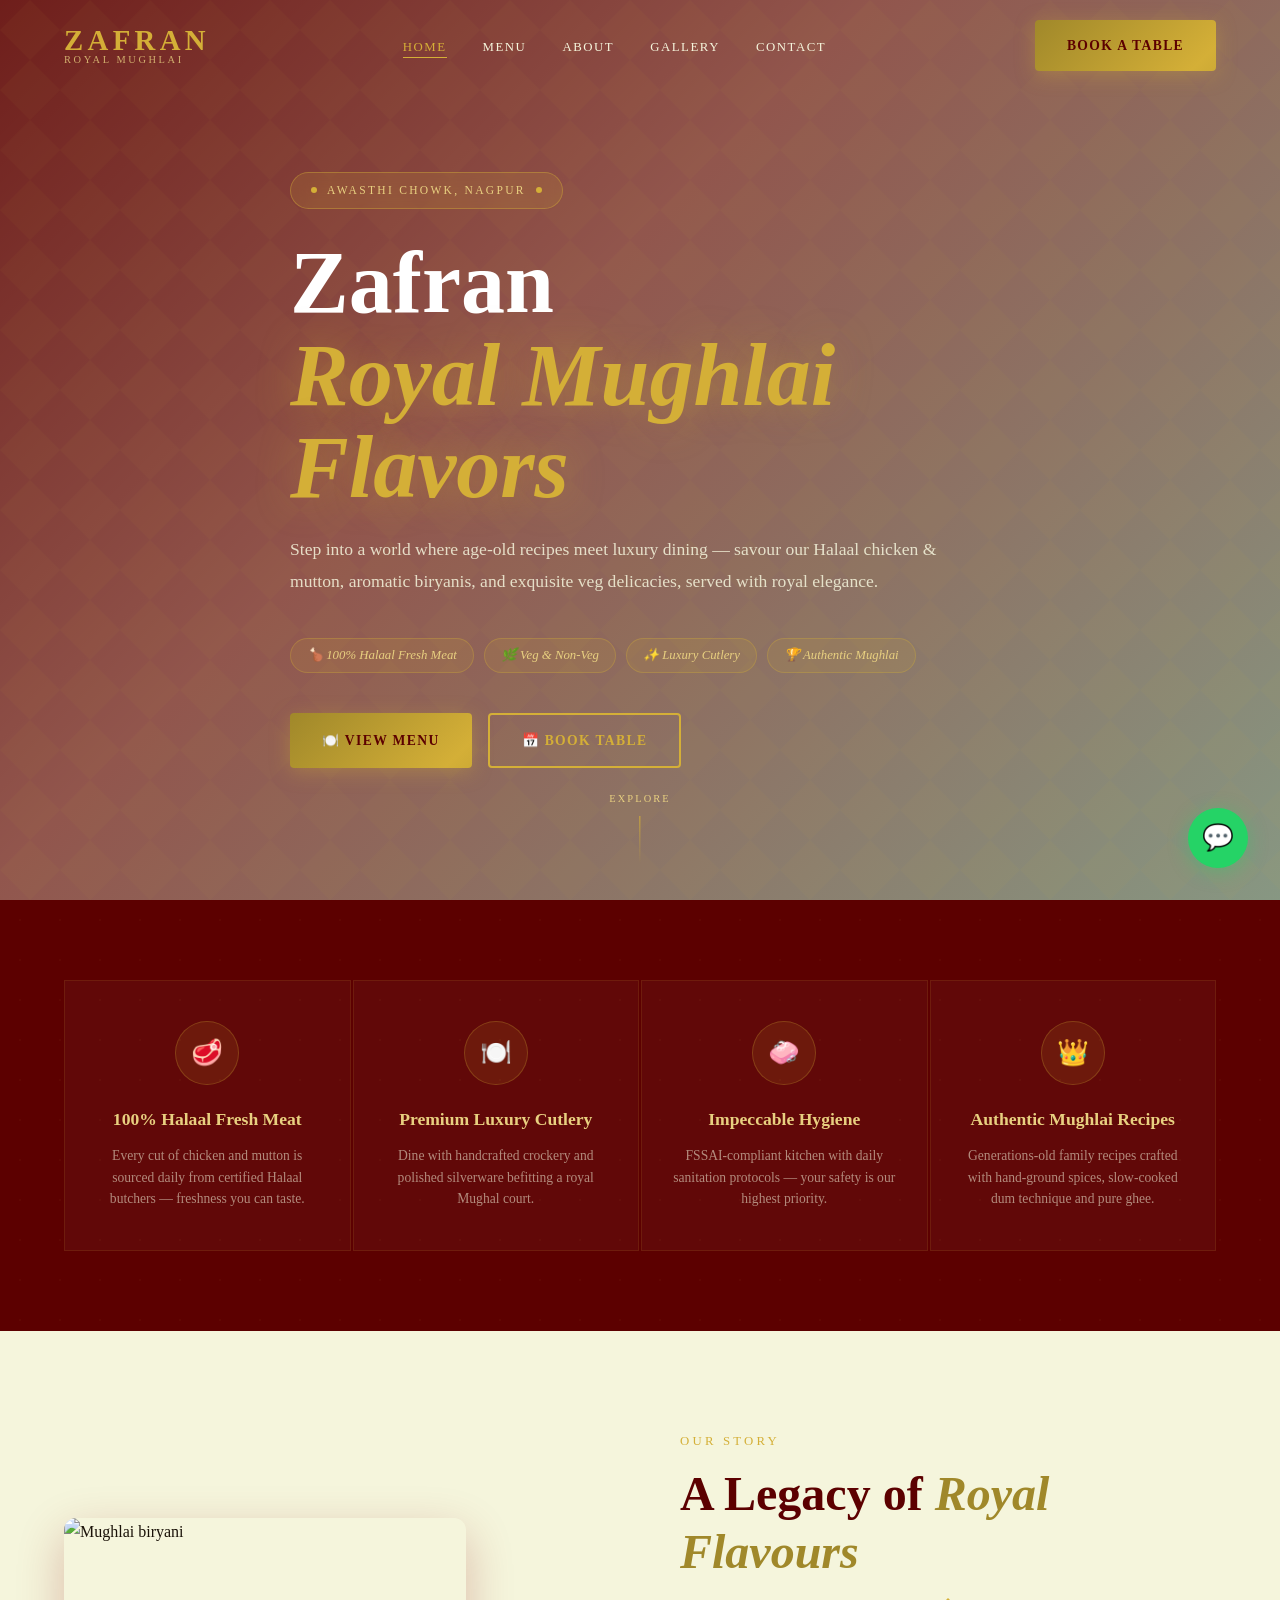
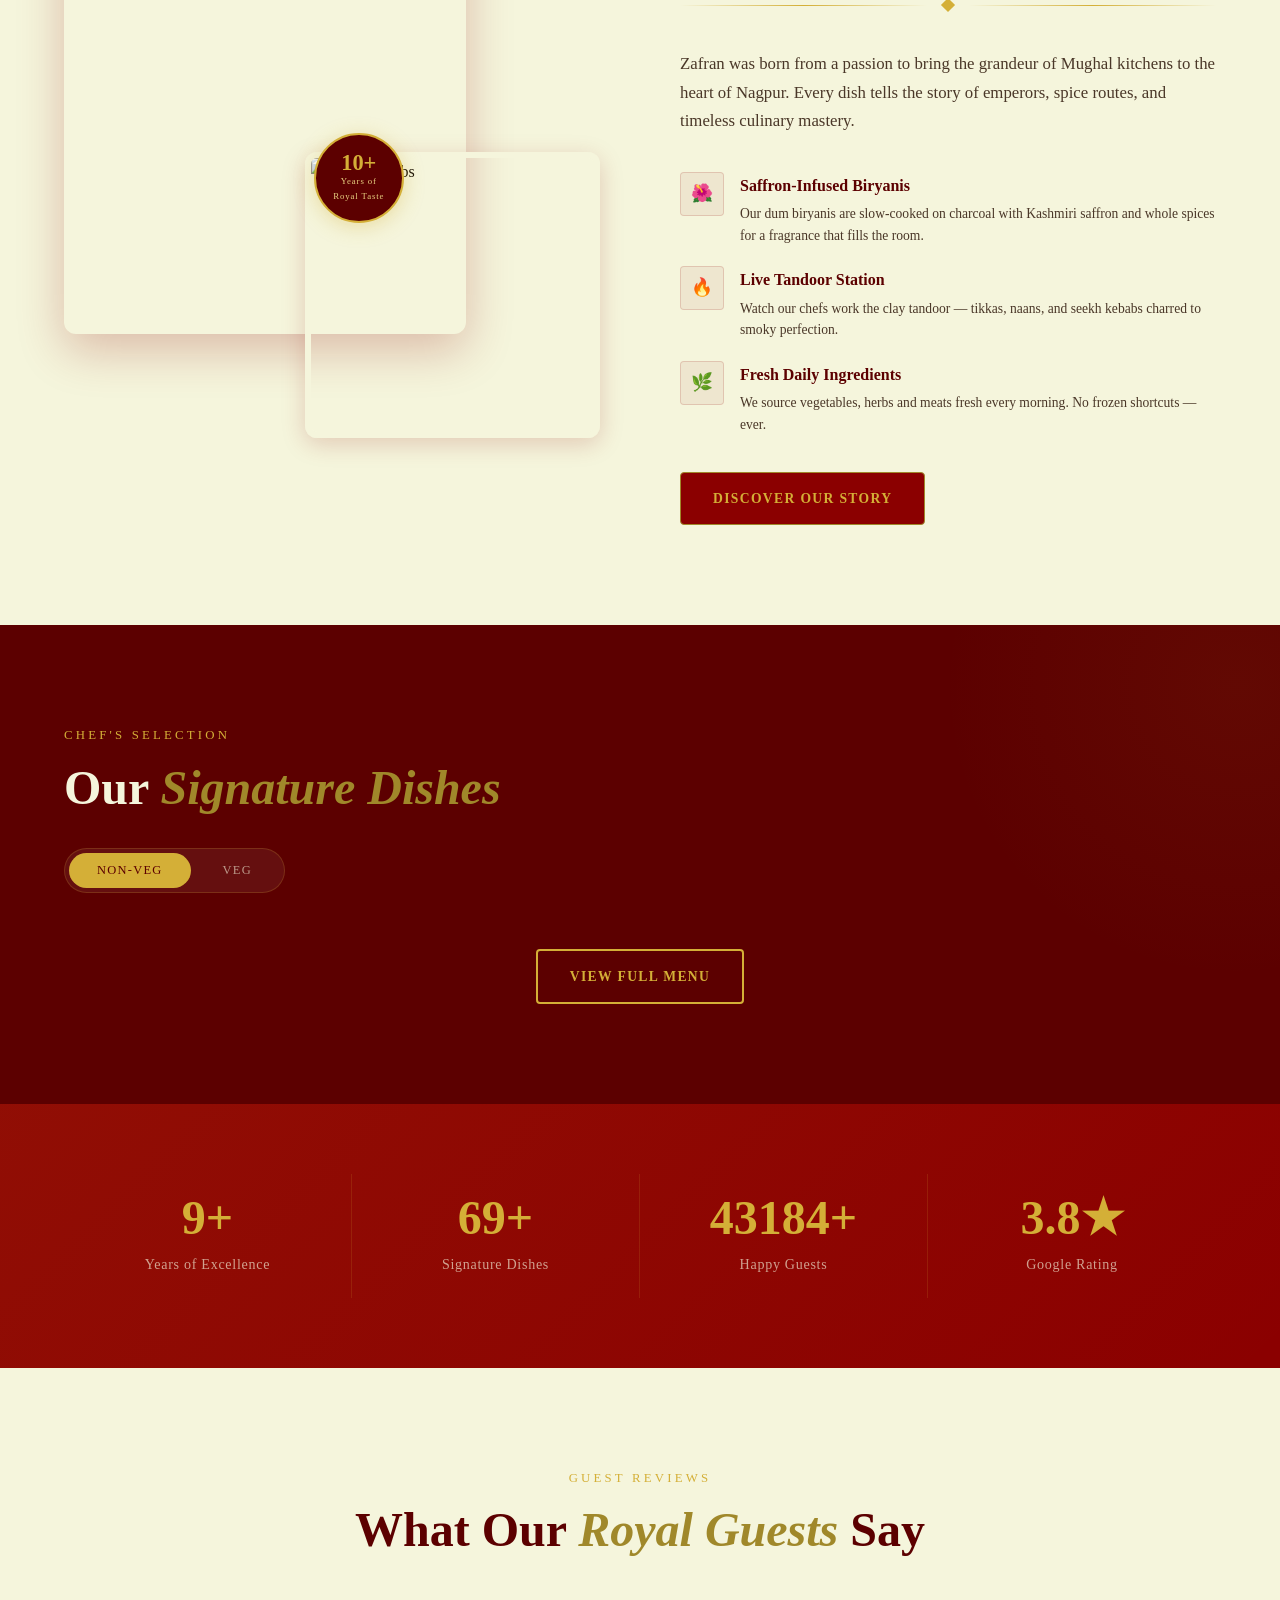
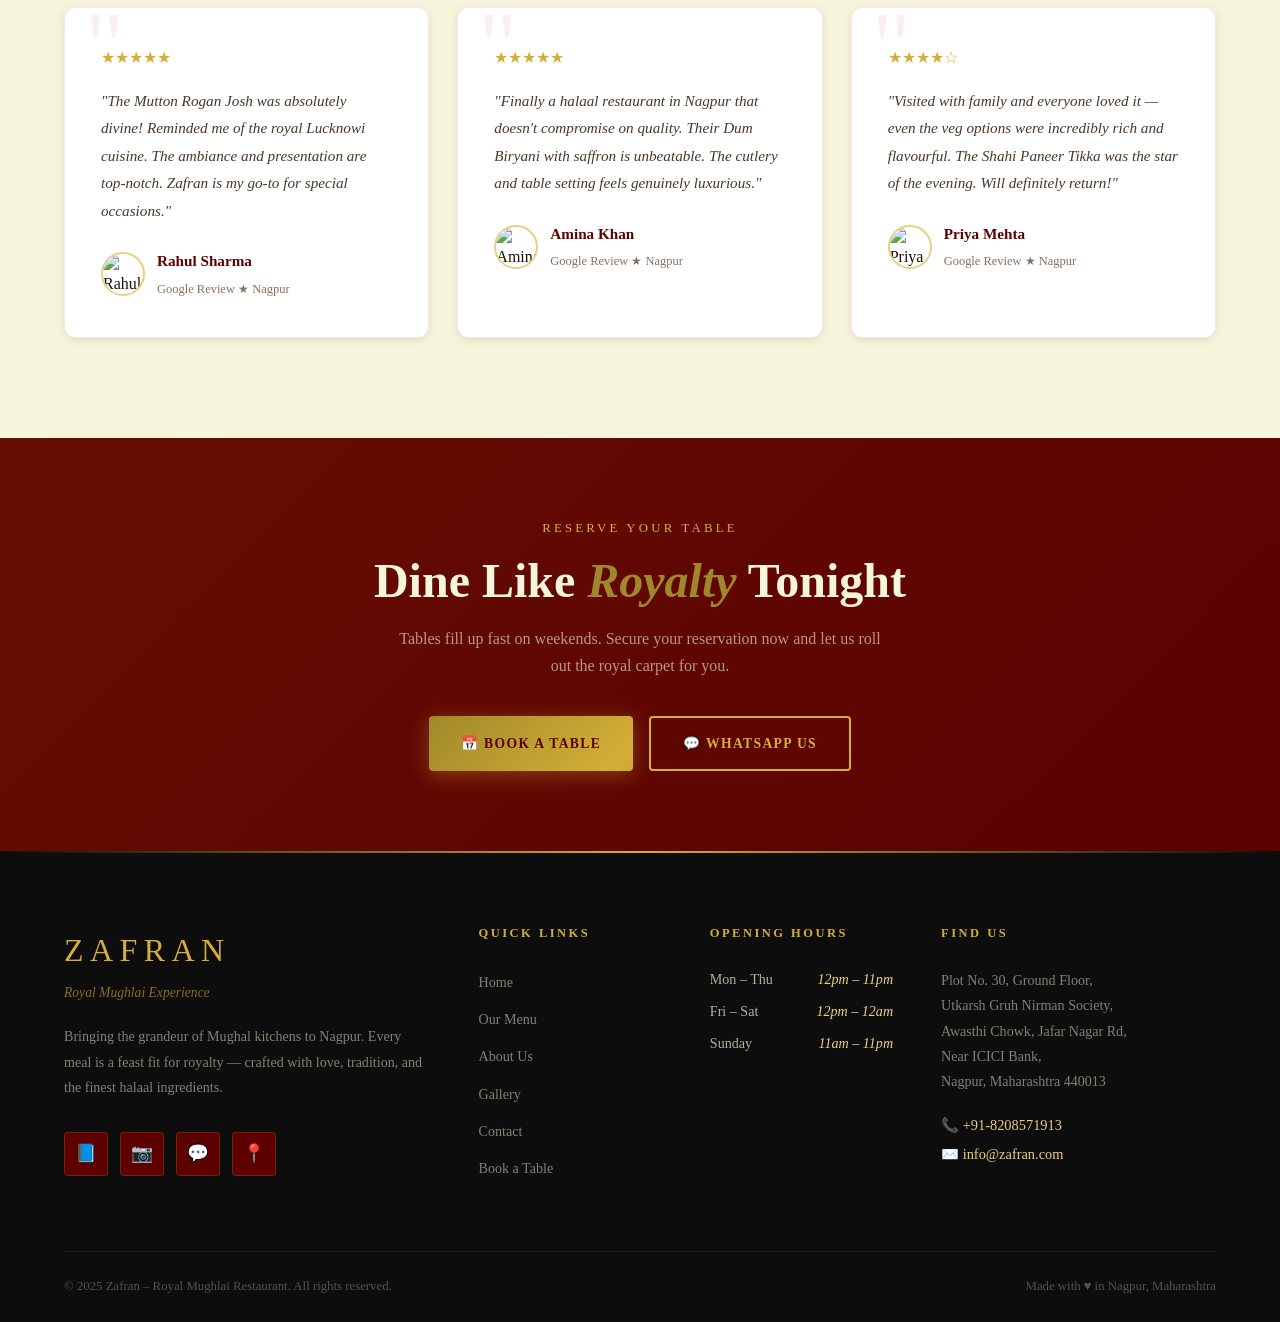
==== commit a53af92c: "Fix JS Path" ====
--- a/website/index.html
+++ b/website/index.html
@@ -426,6 +426,6 @@
   💬
 </a>
 
-<script type="module" src="script.js"></script>
+<script type="module" src="js/script.js"></script>
 </body>
 </html>
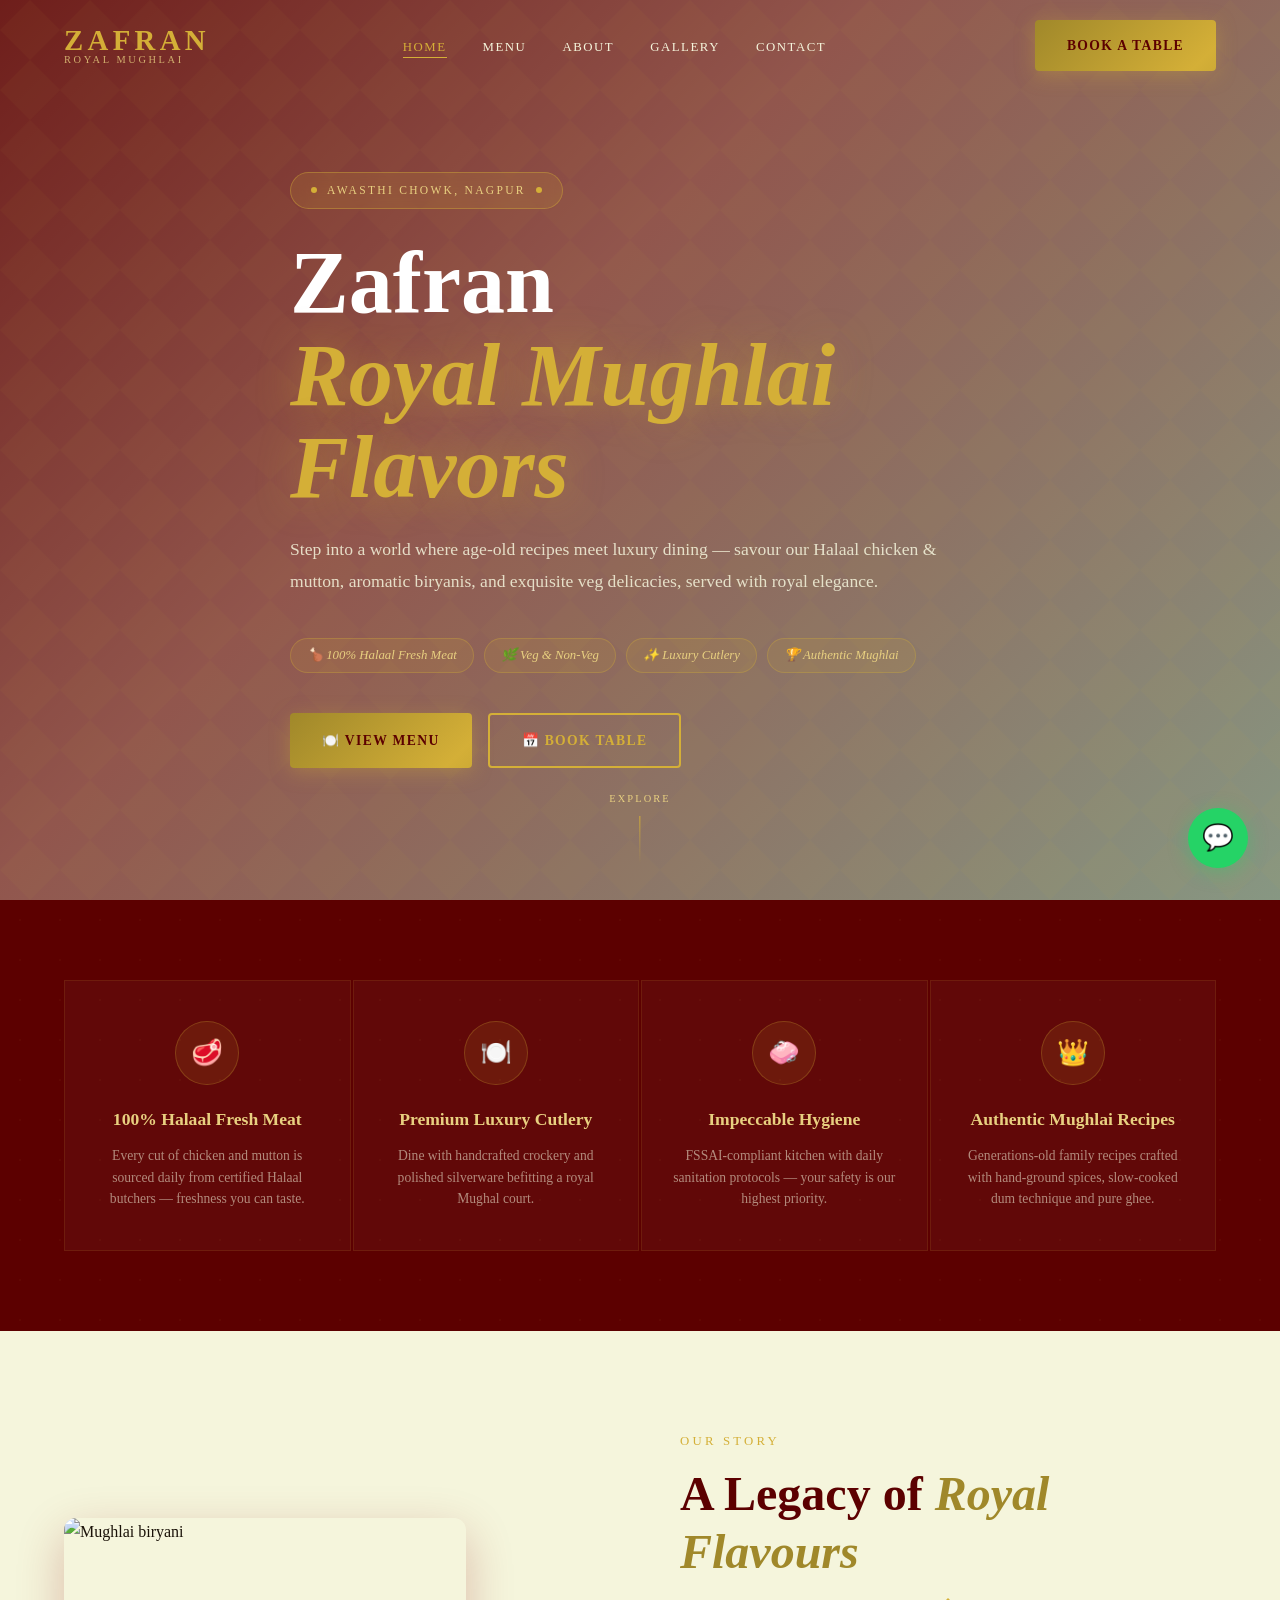
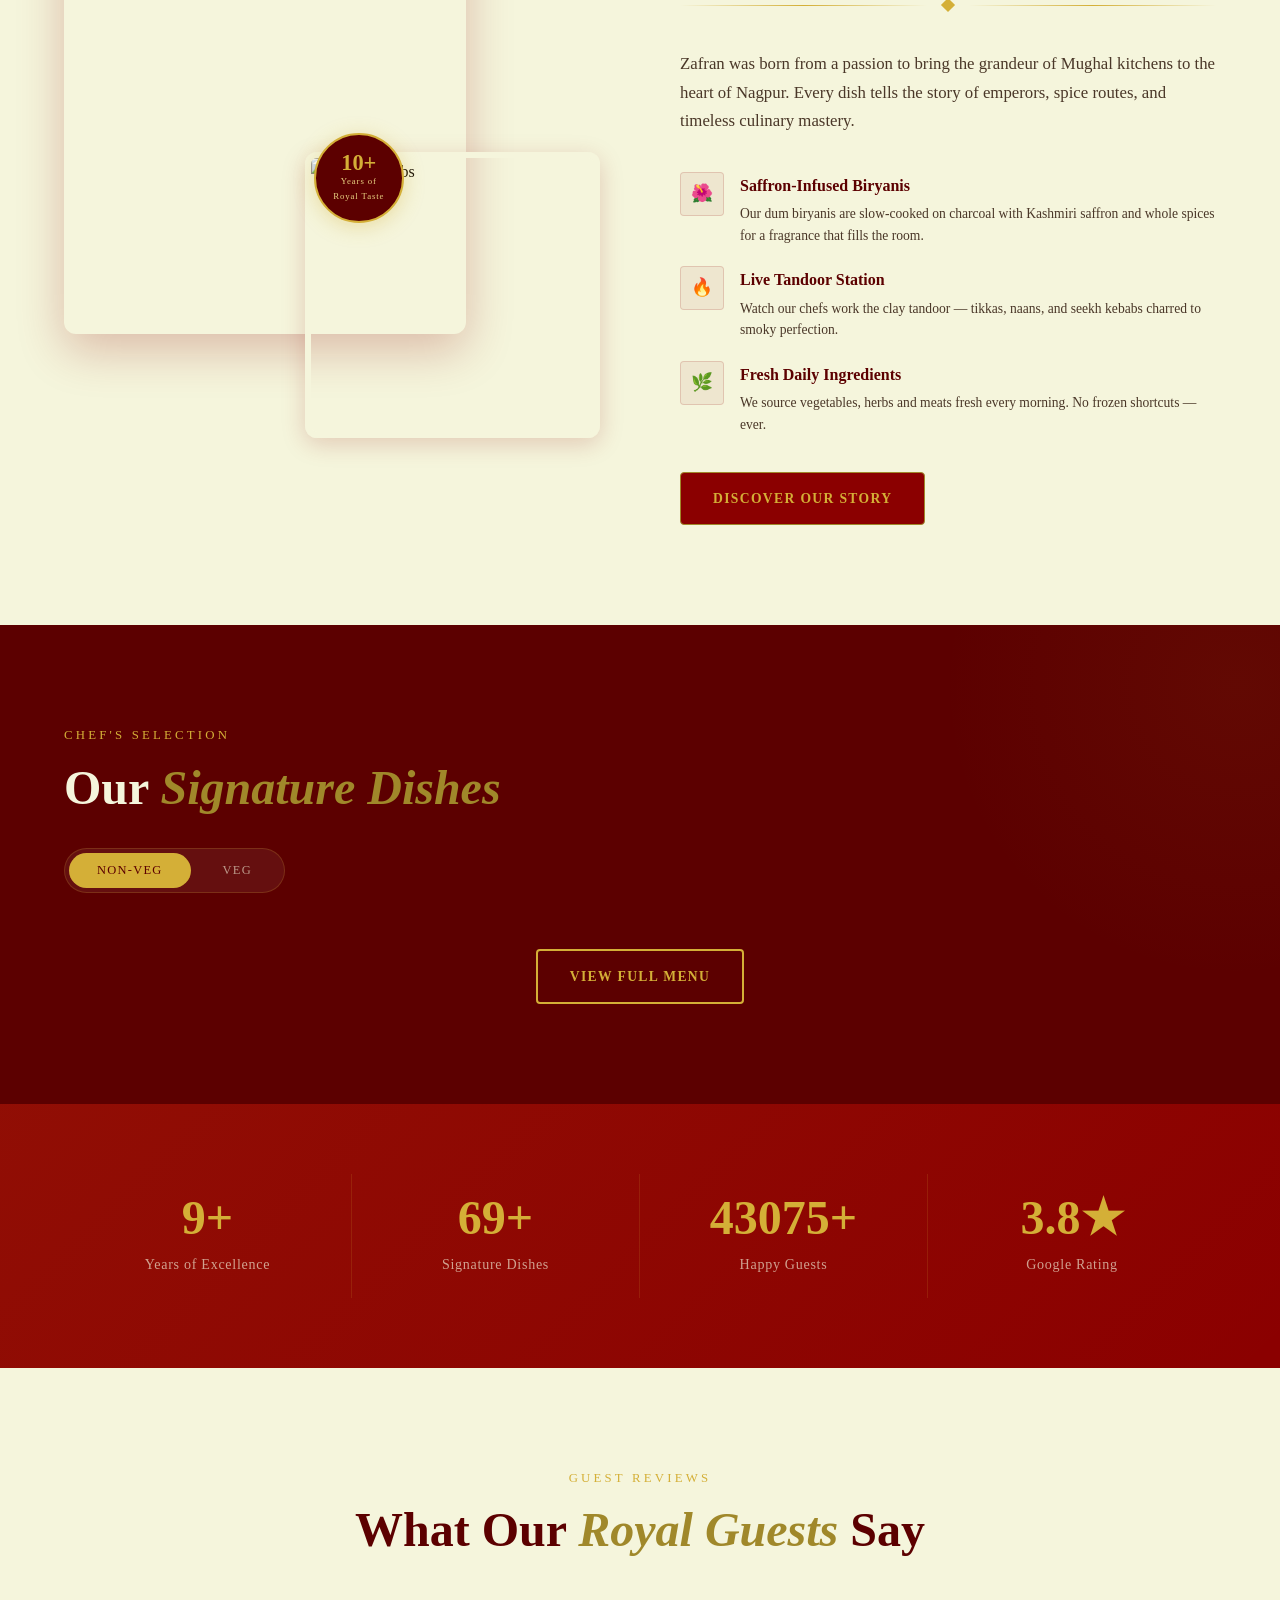
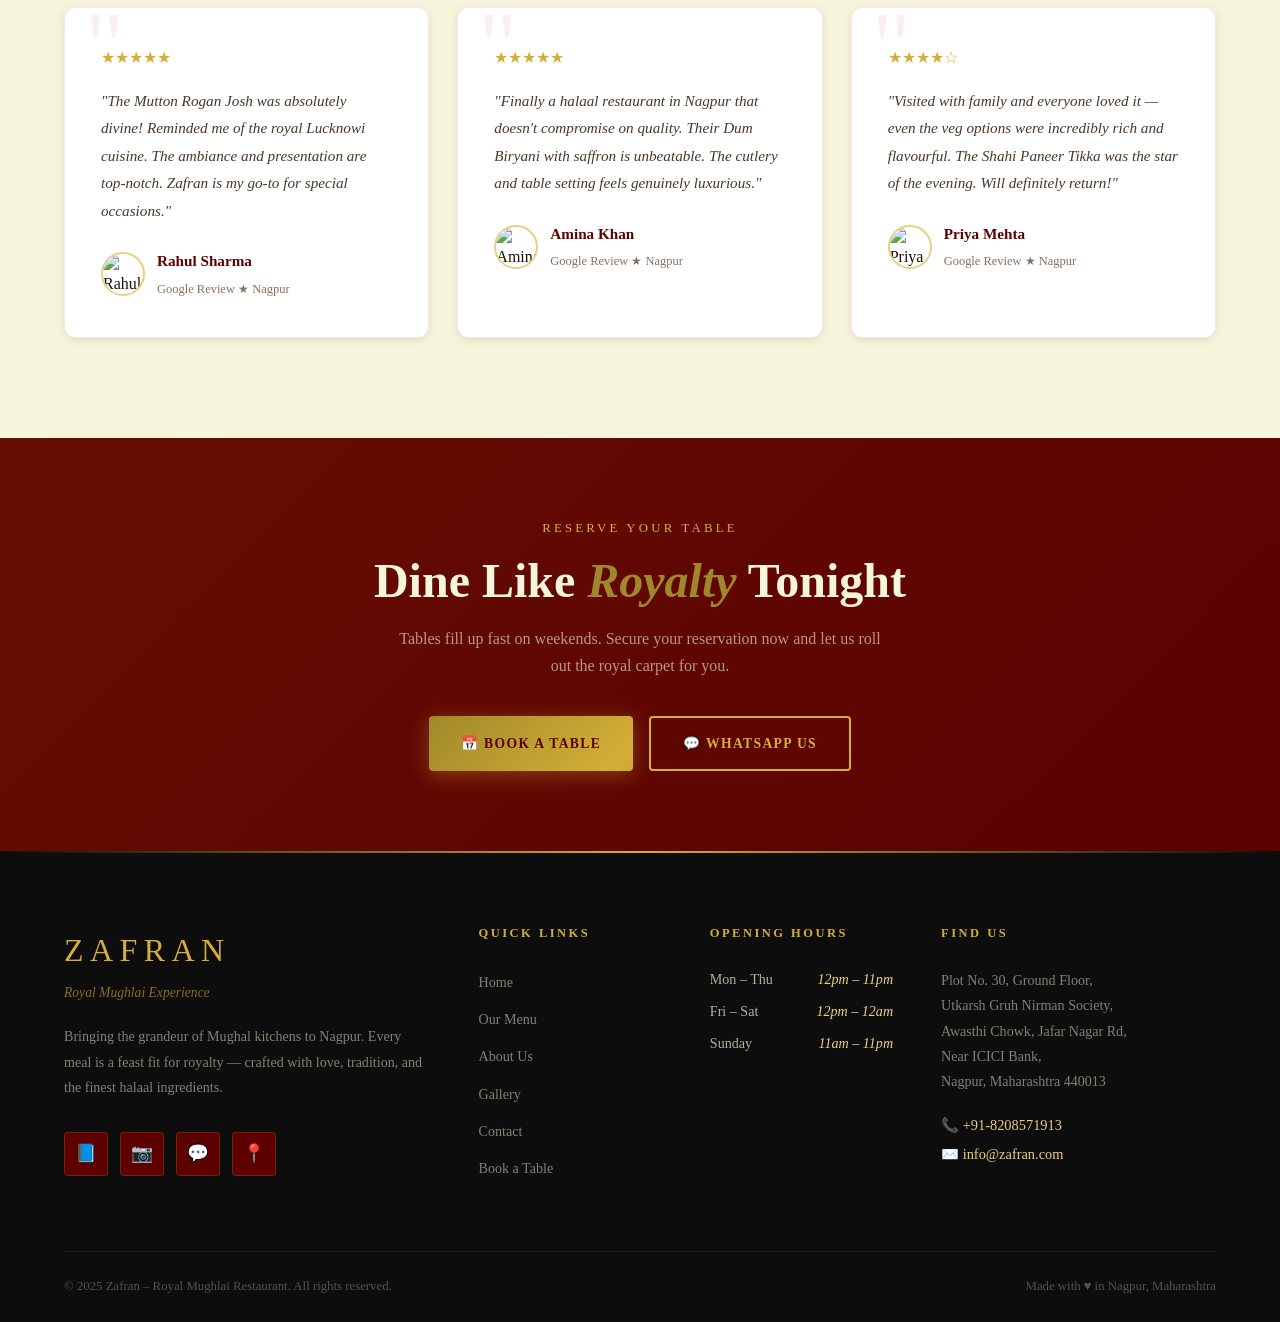
==== commit 1bedf8a5: "Title Change" ====
--- a/website/index.html
+++ b/website/index.html
@@ -22,7 +22,7 @@
 
 <!-- Loading Screen -->
 <div id="loading-screen">
-  <div class="loader-logo">ZAFRAN</div>
+  <div class="loader-logo">Faizan</div>
   <div class="loader-ornament"></div>
   <div class="loader-sub">Royal Mughlai Experience</div>
 </div>
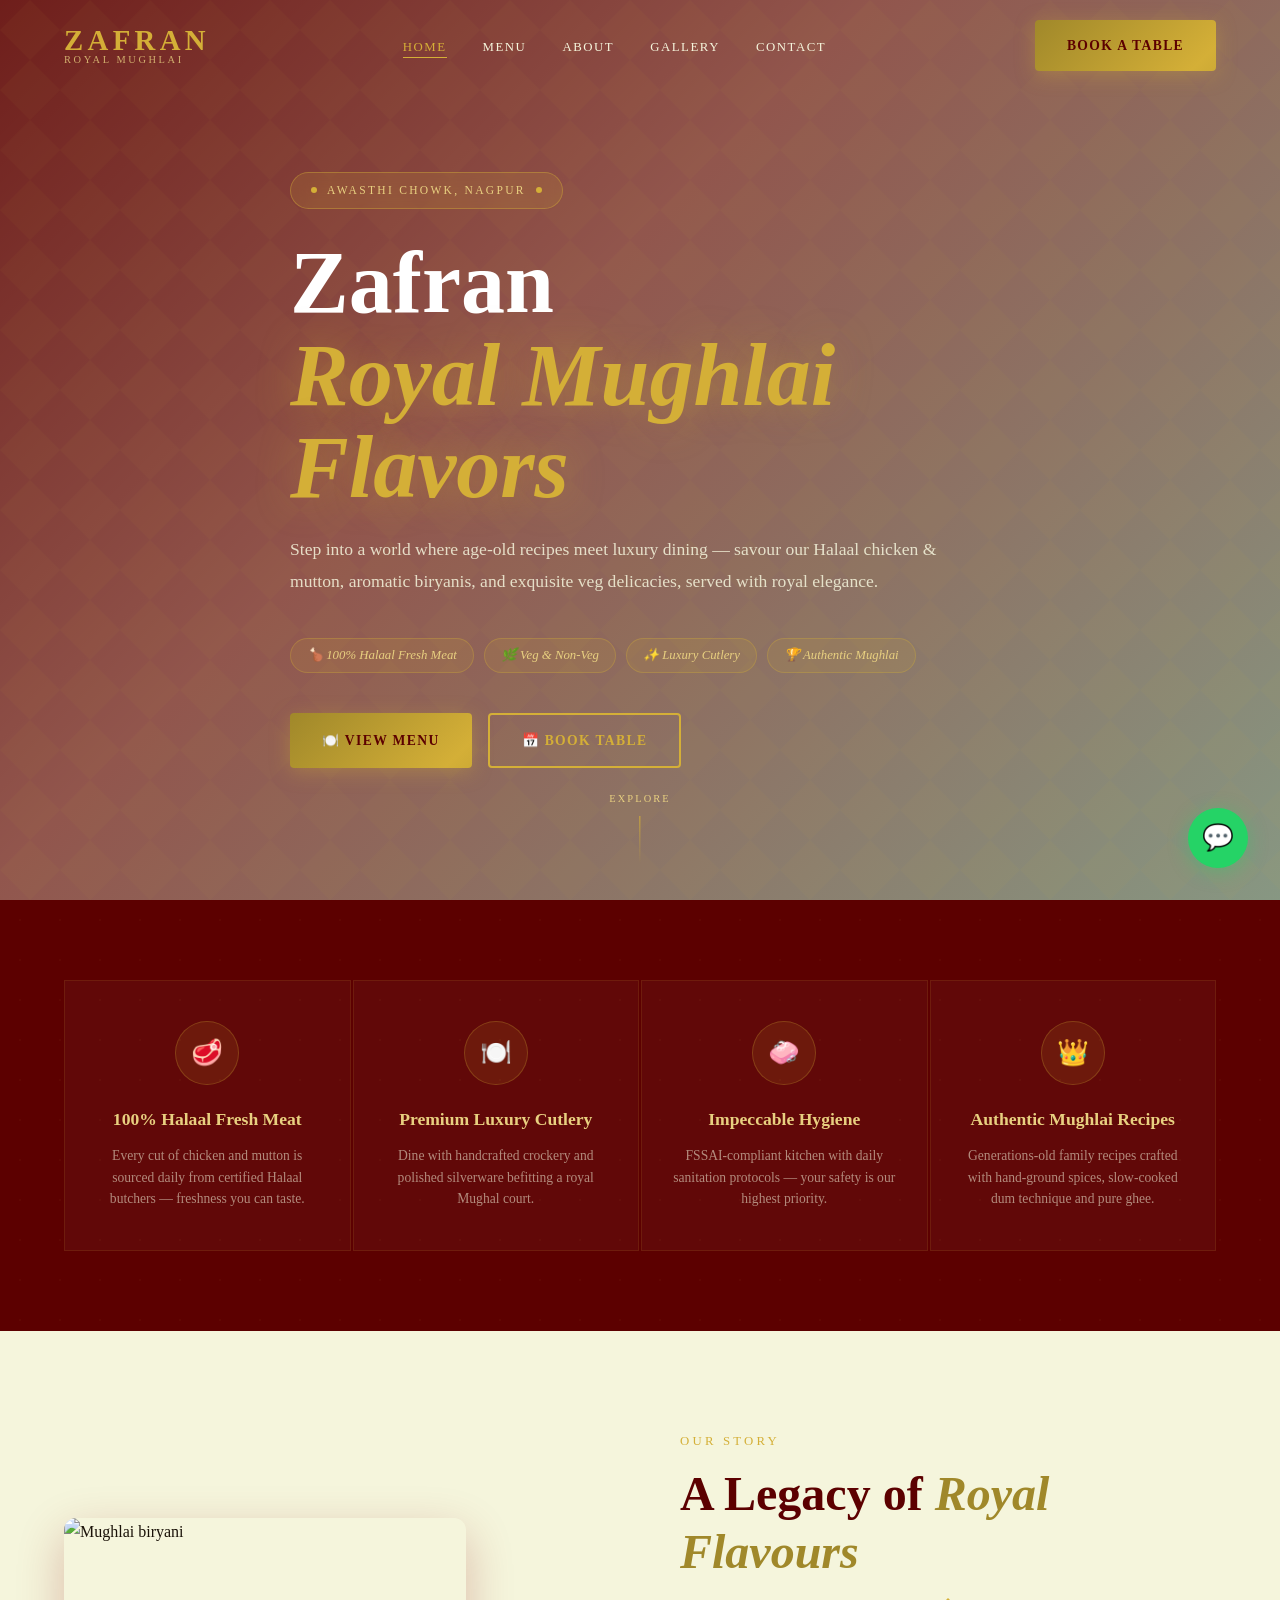
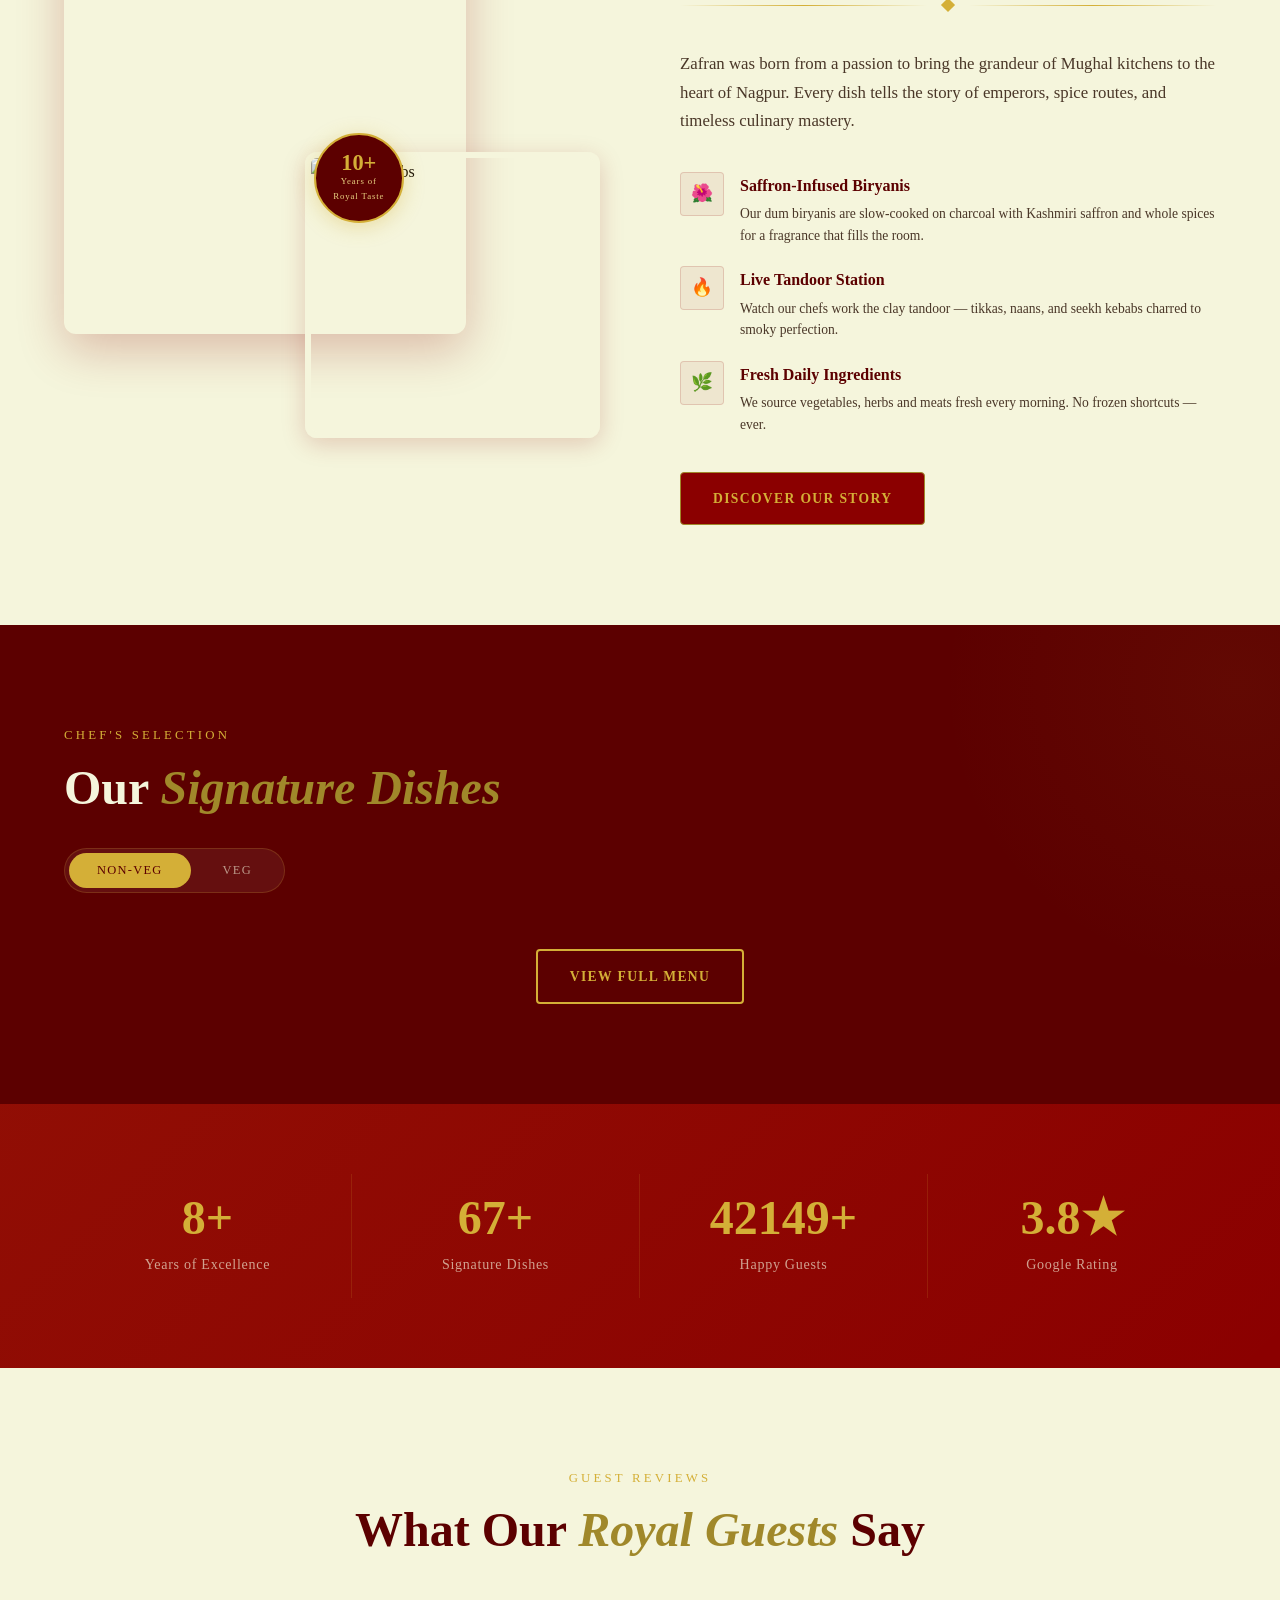
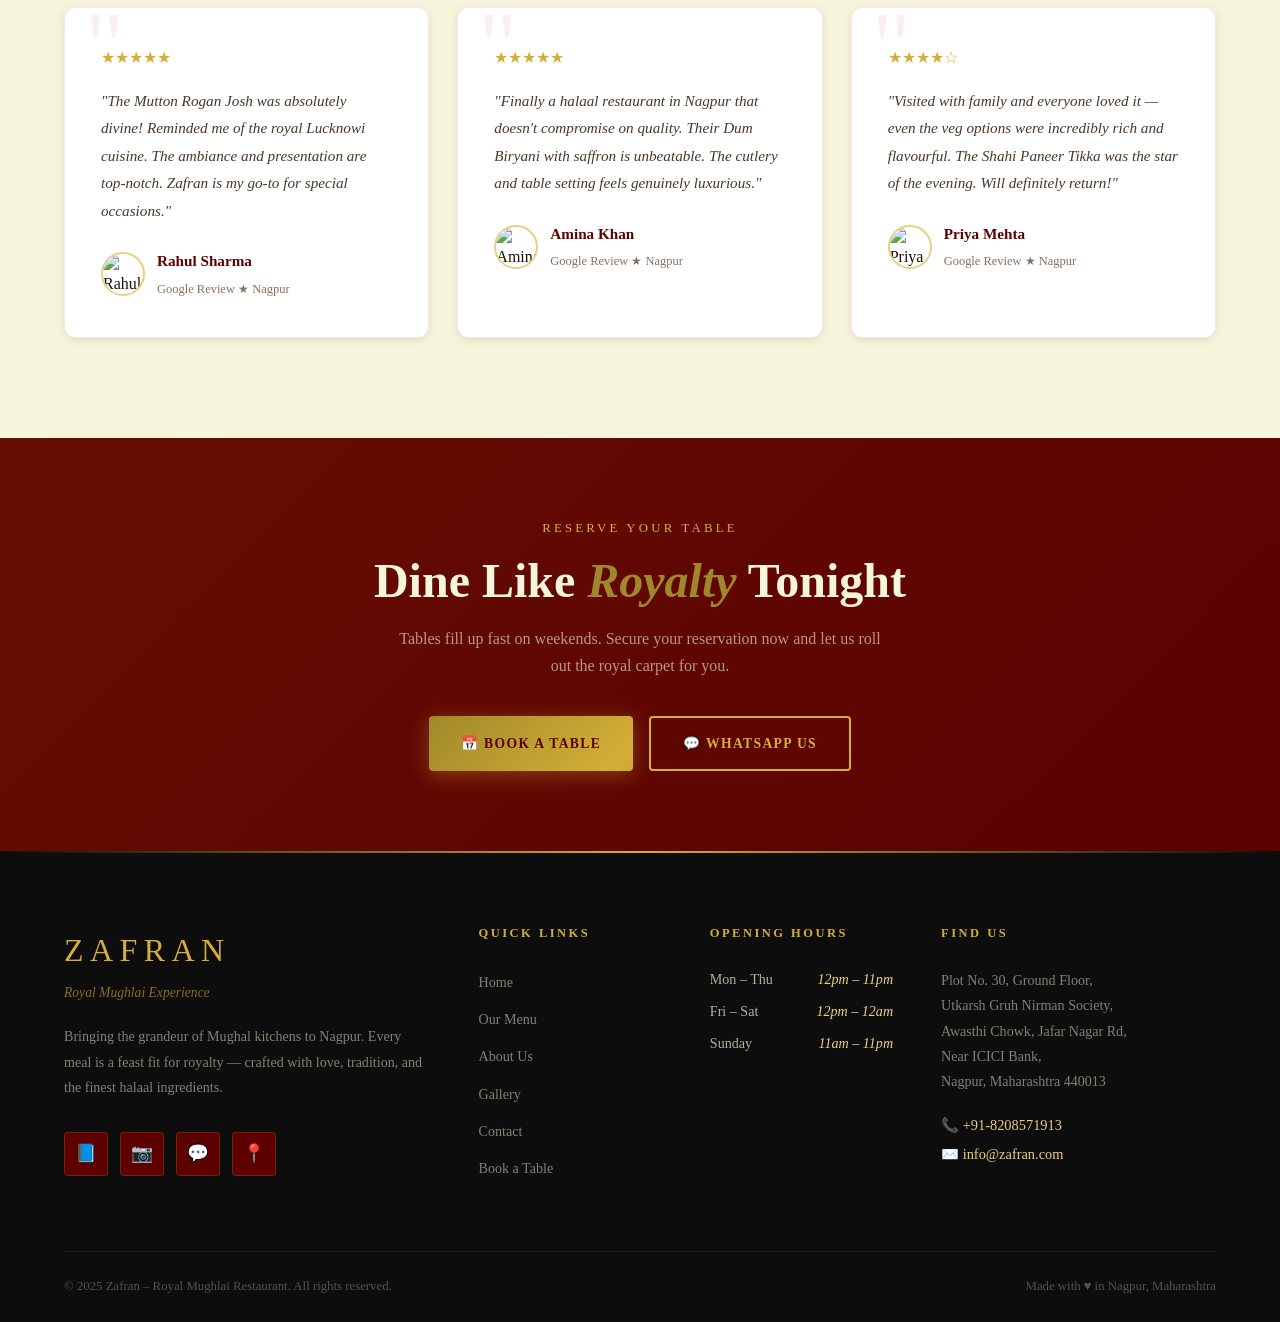
==== commit 38f3fb2e: "Change" ====
--- a/website/index.html
+++ b/website/index.html
@@ -22,7 +22,7 @@
 
 <!-- Loading Screen -->
 <div id="loading-screen">
-  <div class="loader-logo">Faizan</div>
+  <div class="loader-logo">Zafran</div>
   <div class="loader-ornament"></div>
   <div class="loader-sub">Royal Mughlai Experience</div>
 </div>
